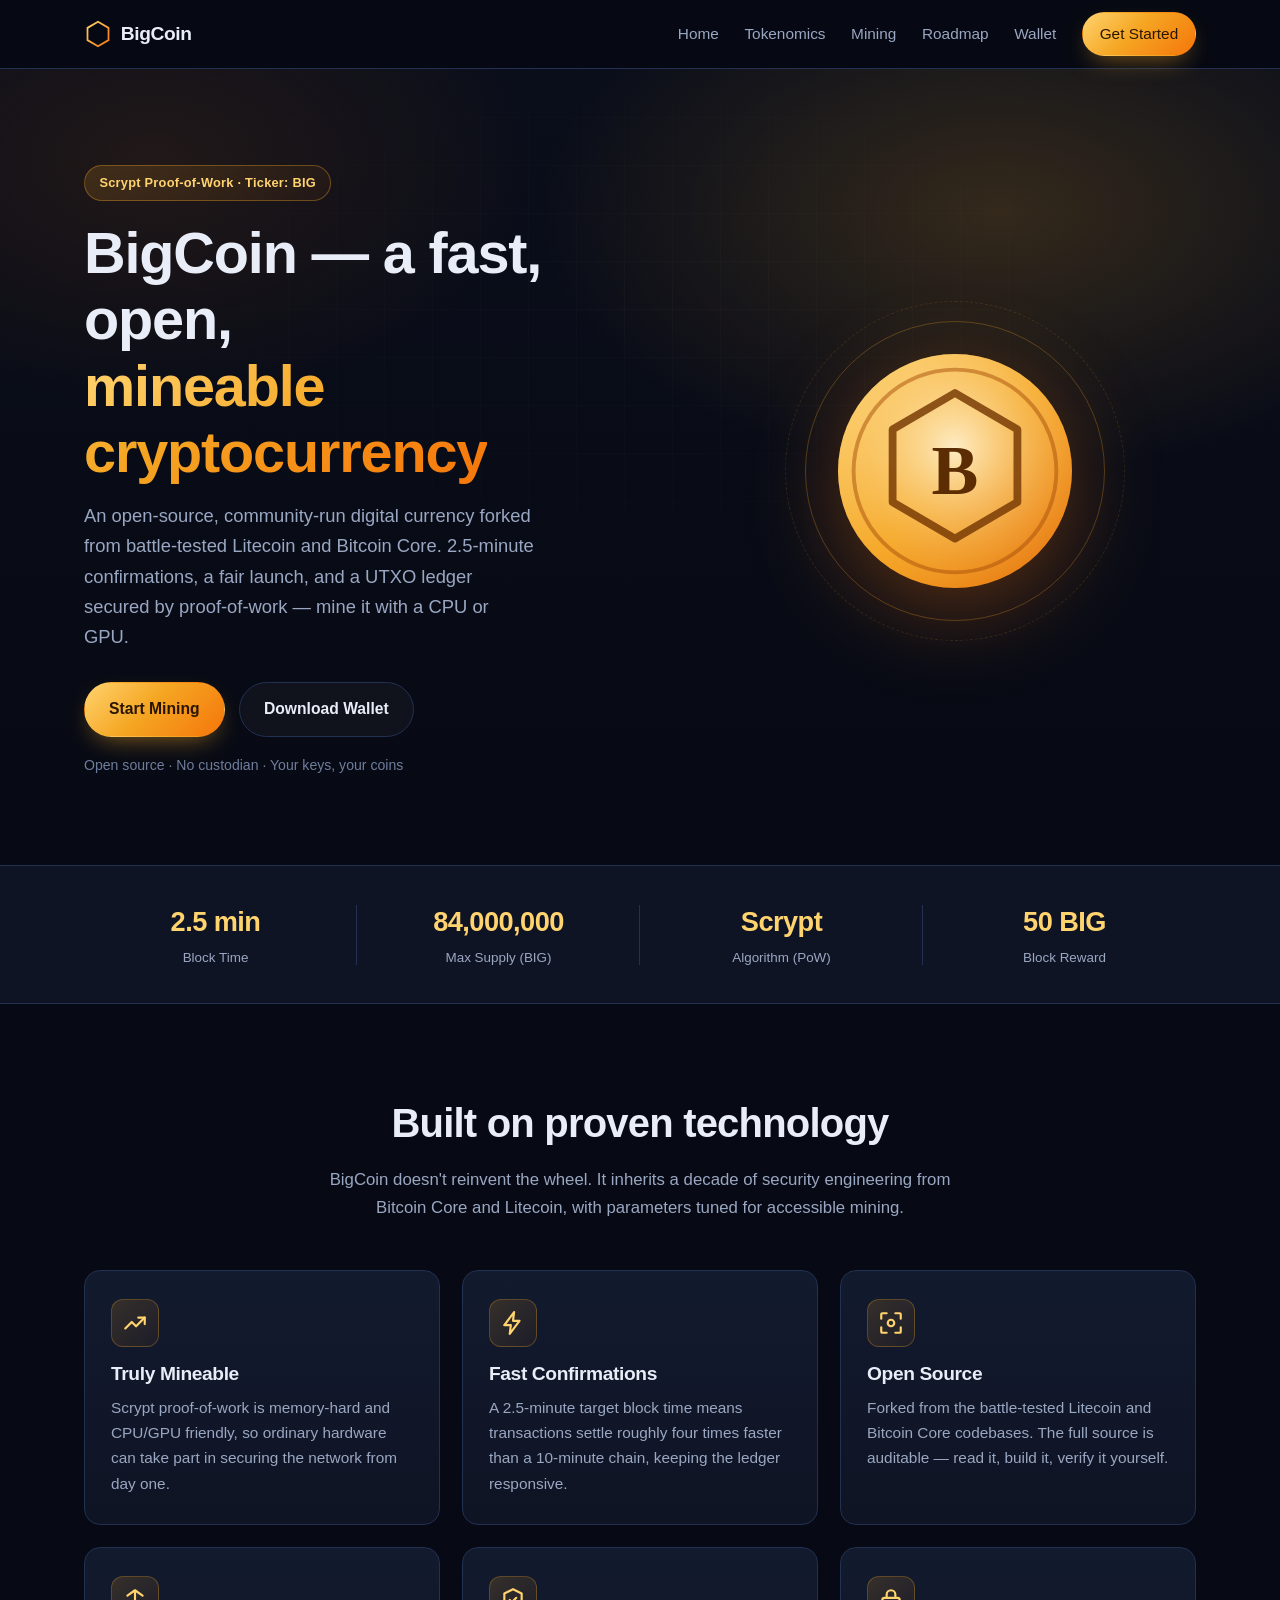
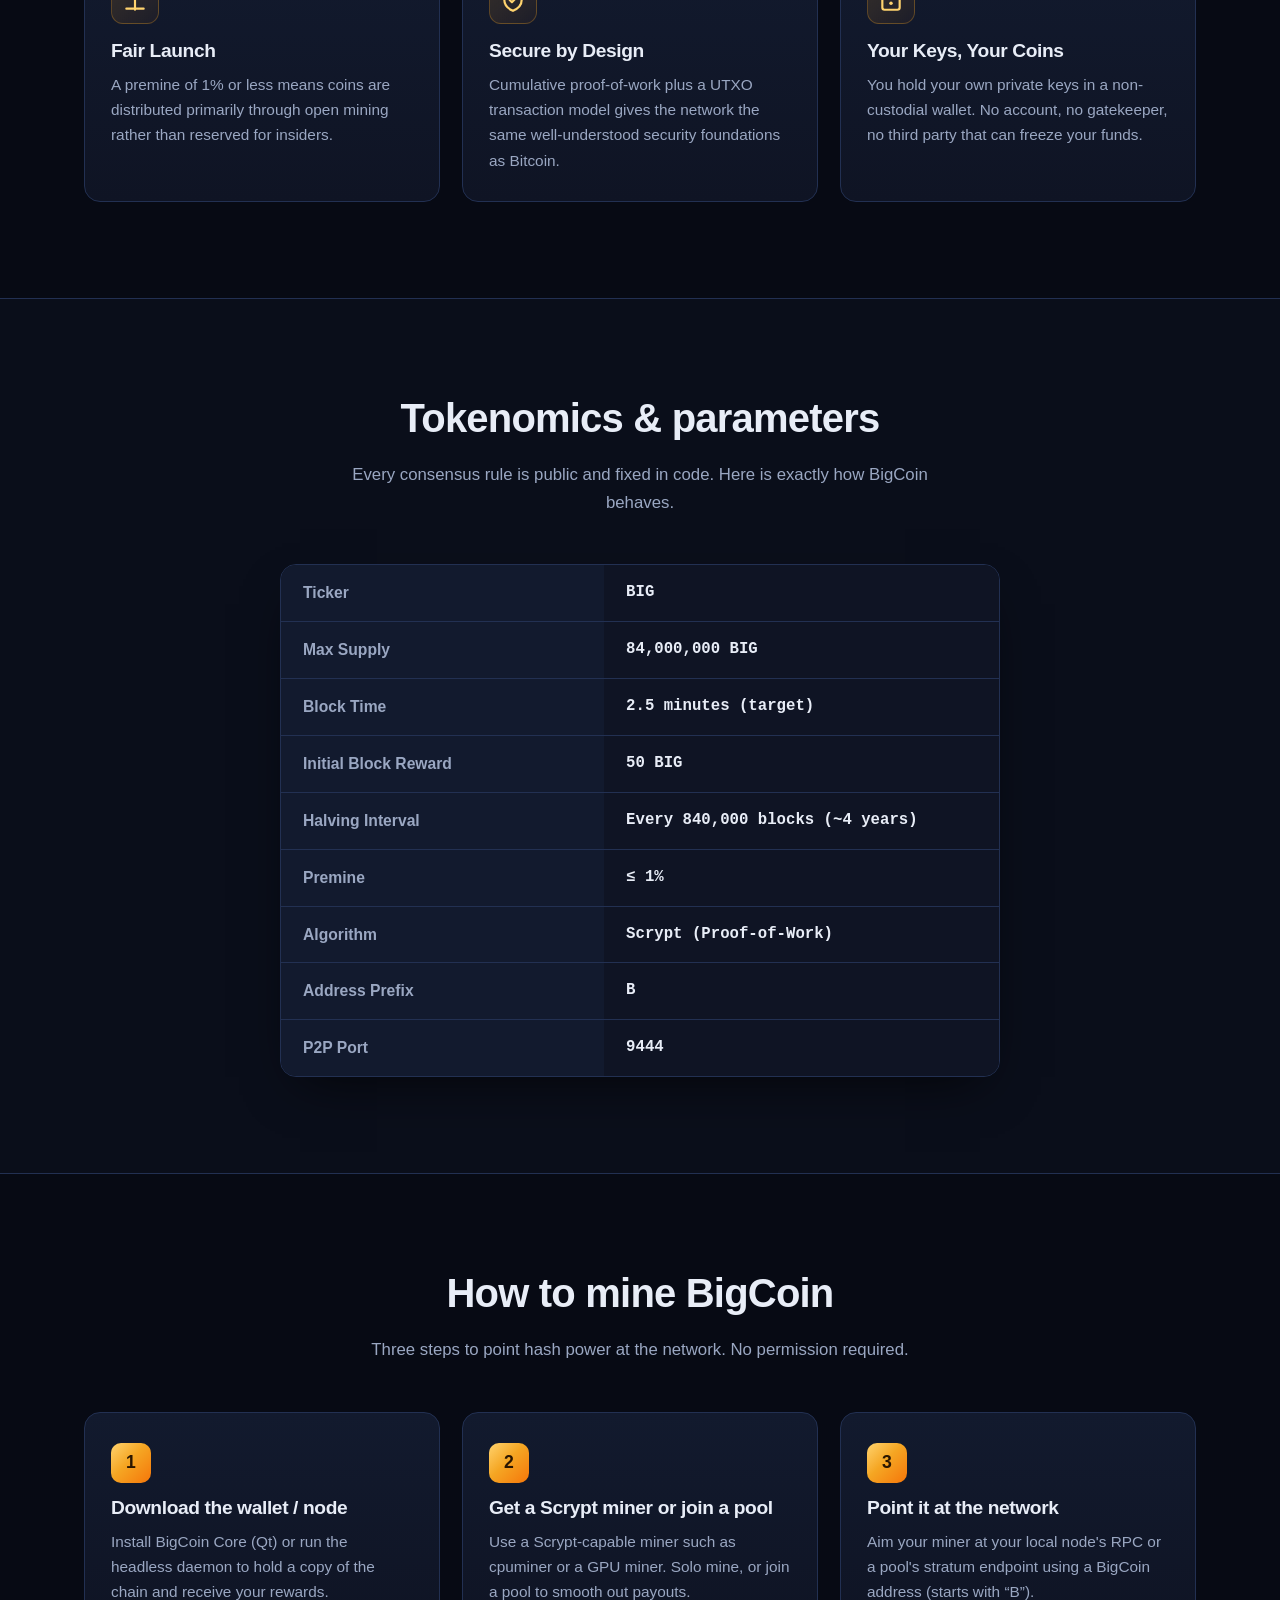
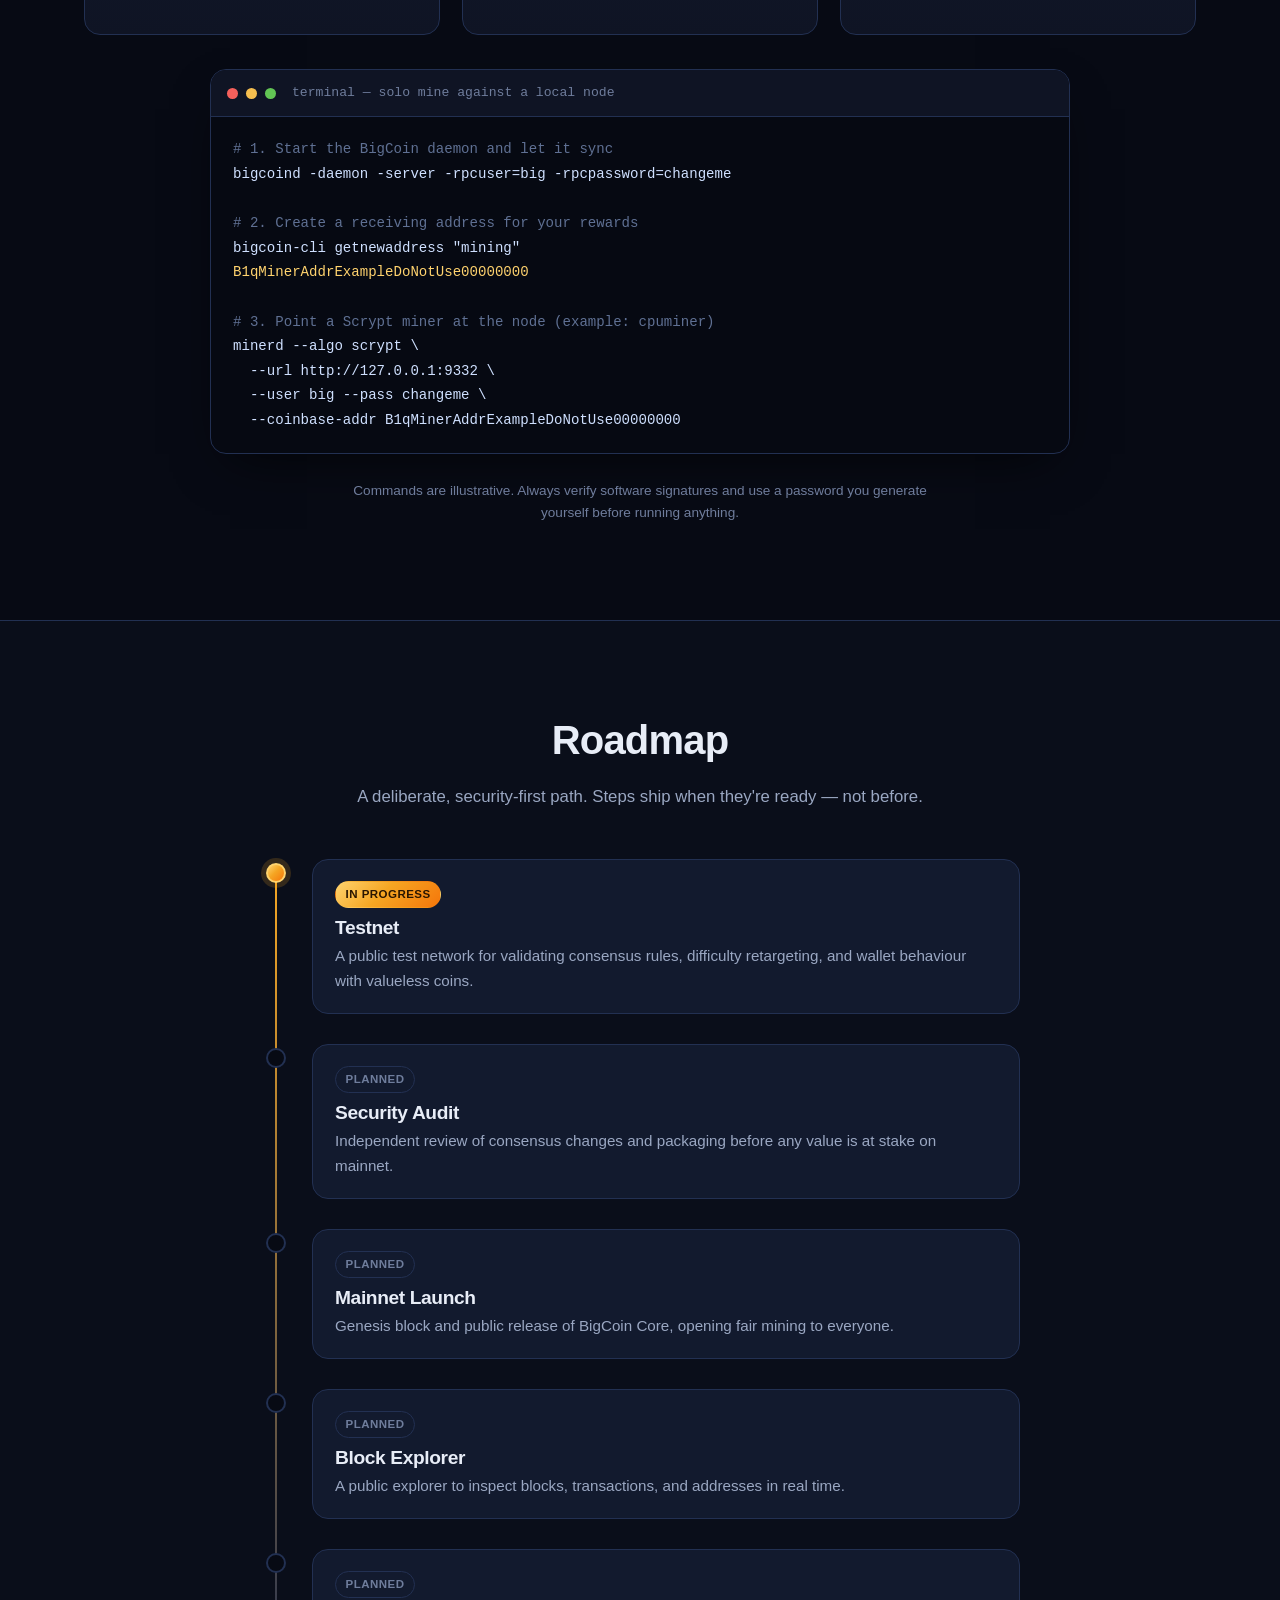
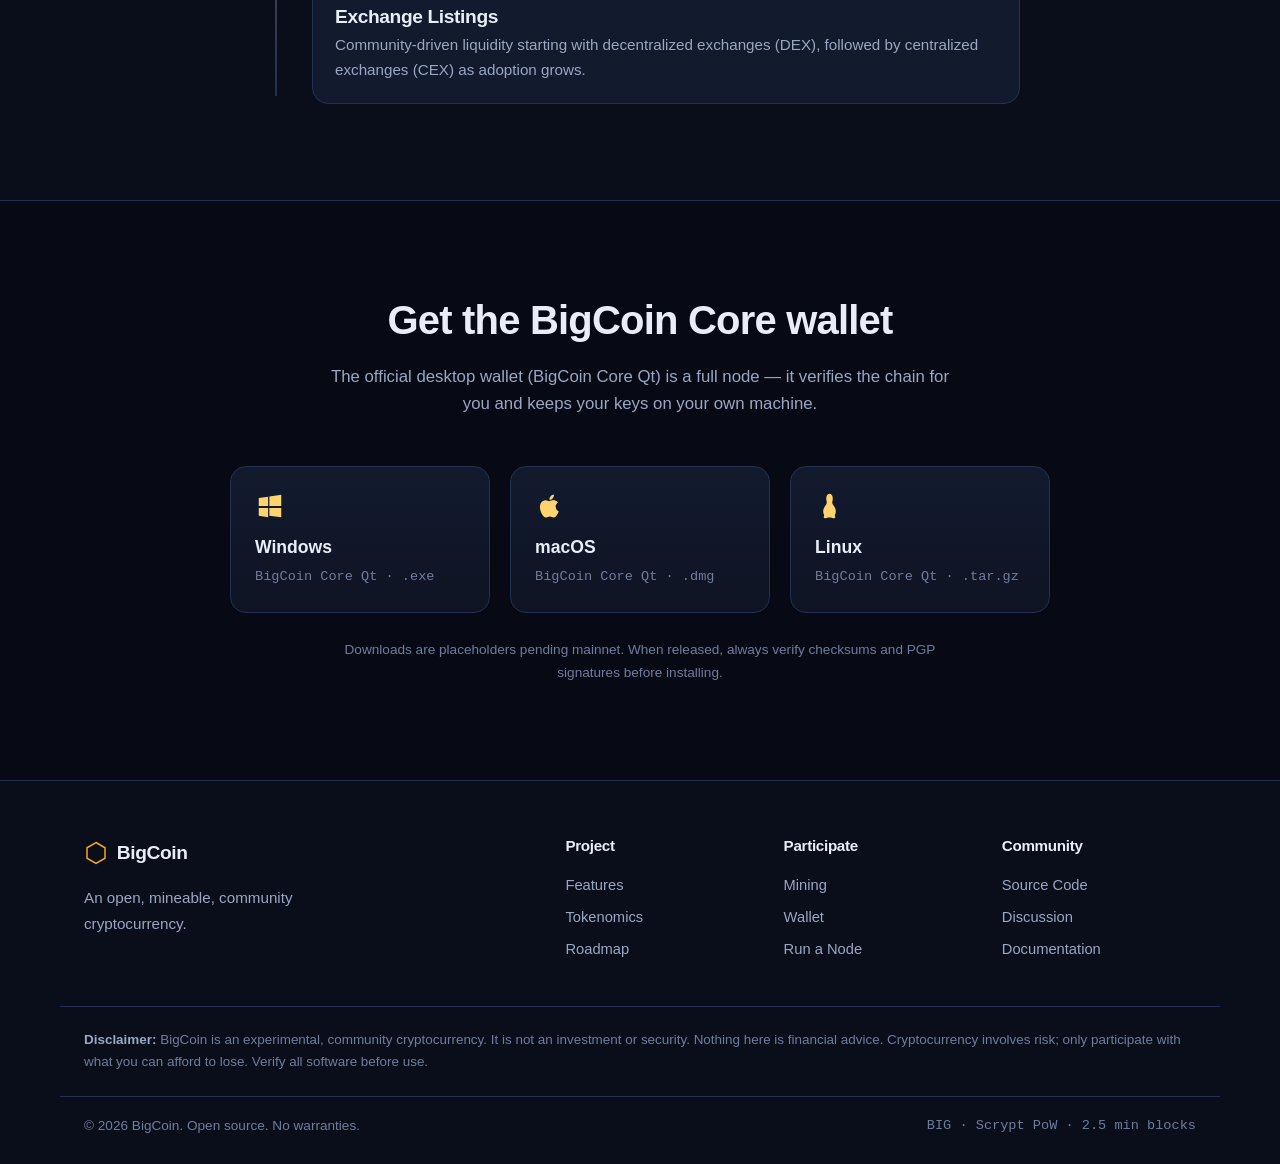
==== website/index.html @ 90f3a930 "Add Railway deploy config for BigCoin block explorer Package the Flask explorer for Railway (Procfil" ====
<!DOCTYPE html>
<html lang="en">
<head>
  <meta charset="UTF-8" />
  <meta name="viewport" content="width=device-width, initial-scale=1.0" />
  <meta name="description" content="BigCoin (BIG) — a fast, open, mineable Scrypt proof-of-work cryptocurrency forked from battle-tested Litecoin/Bitcoin Core. 2.5-minute blocks, 84,000,000 max supply, fair launch." />
  <meta name="theme-color" content="#0a0e1a" />
  <title>BigCoin (BIG) — A Fast, Open, Mineable Cryptocurrency</title>
  <link rel="stylesheet" href="css/style.css" />
  <link rel="icon" href="data:image/svg+xml,%3Csvg xmlns='http://www.w3.org/2000/svg' viewBox='0 0 32 32'%3E%3Cpath d='M16 2l12 7v14l-12 7L4 23V9z' fill='none' stroke='%23f5a623' stroke-width='2'/%3E%3C/svg%3E" />
</head>
<body>
  <!-- ============ NAV ============ -->
  <header class="nav" id="top">
    <div class="nav__inner">
      <a href="#top" class="brand" aria-label="BigCoin home">
        <svg class="brand__hex" viewBox="0 0 32 32" width="28" height="28" aria-hidden="true">
          <path d="M16 2l12 7v14l-12 7L4 23V9z" fill="none" stroke="url(#navgrad)" stroke-width="2"/>
          <defs>
            <linearGradient id="navgrad" x1="0" y1="0" x2="1" y2="1">
              <stop offset="0" stop-color="#ffd36e"/>
              <stop offset="1" stop-color="#f5760a"/>
            </linearGradient>
          </defs>
        </svg>
        <span class="brand__name">BigCoin</span>
      </a>

      <nav class="nav__links" id="navLinks" aria-label="Primary">
        <a href="#top">Home</a>
        <a href="#tokenomics">Tokenomics</a>
        <a href="#mining">Mining</a>
        <a href="#roadmap">Roadmap</a>
        <a href="#wallet">Wallet</a>
        <a href="#mining" class="btn btn--sm btn--primary nav__cta">Get Started</a>
      </nav>

      <button class="nav__toggle" id="navToggle" aria-label="Toggle navigation" aria-expanded="false" aria-controls="navLinks">
        <span></span><span></span><span></span>
      </button>
    </div>
  </header>

  <main>
    <!-- ============ HERO ============ -->
    <section class="hero">
      <div class="hero__bg" aria-hidden="true"></div>
      <div class="hero__inner">
        <div class="hero__copy reveal">
          <span class="pill">Scrypt Proof-of-Work · Ticker: BIG</span>
          <h1 class="hero__title">BigCoin — a fast, open,<br /><span class="grad-text">mineable cryptocurrency</span></h1>
          <p class="hero__sub">An open-source, community-run digital currency forked from battle-tested Litecoin and Bitcoin Core. 2.5-minute confirmations, a fair launch, and a UTXO ledger secured by proof-of-work — mine it with a CPU or GPU.</p>
          <div class="hero__cta">
            <a href="#mining" class="btn btn--primary">Start Mining</a>
            <a href="#wallet" class="btn btn--ghost">Download Wallet</a>
          </div>
          <p class="hero__note">Open source · No custodian · Your keys, your coins</p>
        </div>

        <div class="hero__art reveal" aria-hidden="true">
          <div class="coin">
            <svg class="coin__svg" viewBox="0 0 200 200" width="260" height="260">
              <defs>
                <linearGradient id="coinFace" x1="0" y1="0" x2="1" y2="1">
                  <stop offset="0" stop-color="#ffe08a"/>
                  <stop offset="0.5" stop-color="#f5a623"/>
                  <stop offset="1" stop-color="#e2680a"/>
                </linearGradient>
                <radialGradient id="coinGlow" cx="0.5" cy="0.4" r="0.7">
                  <stop offset="0" stop-color="#fff4d6" stop-opacity="0.9"/>
                  <stop offset="1" stop-color="#f5a623" stop-opacity="0"/>
                </radialGradient>
              </defs>
              <circle cx="100" cy="100" r="90" fill="url(#coinFace)"/>
              <circle cx="100" cy="100" r="90" fill="url(#coinGlow)"/>
              <circle cx="100" cy="100" r="78" fill="none" stroke="#a8500a" stroke-width="3" opacity="0.5"/>
              <path d="M100 40l48 28v56l-48 28-48-28V68z" fill="none" stroke="#7a3c05" stroke-width="6" stroke-linejoin="round" opacity="0.85"/>
              <text x="100" y="118" text-anchor="middle" font-family="Georgia, serif" font-size="54" font-weight="700" fill="#5c2d02">B</text>
            </svg>
            <div class="coin__ring coin__ring--1"></div>
            <div class="coin__ring coin__ring--2"></div>
          </div>
        </div>
      </div>
    </section>

    <!-- ============ STATS STRIP ============ -->
    <section class="stats" aria-label="Network parameters">
      <div class="stats__inner">
        <div class="stat reveal"><span class="stat__val">2.5 min</span><span class="stat__label">Block Time</span></div>
        <div class="stat reveal"><span class="stat__val">84,000,000</span><span class="stat__label">Max Supply (BIG)</span></div>
        <div class="stat reveal"><span class="stat__val">Scrypt</span><span class="stat__label">Algorithm (PoW)</span></div>
        <div class="stat reveal"><span class="stat__val">50 BIG</span><span class="stat__label">Block Reward</span></div>
      </div>
    </section>

    <!-- ============ FEATURES ============ -->
    <section class="section" id="features">
      <div class="wrap">
        <div class="section__head reveal">
          <h2>Built on proven technology</h2>
          <p class="section__lead">BigCoin doesn't reinvent the wheel. It inherits a decade of security engineering from Bitcoin Core and Litecoin, with parameters tuned for accessible mining.</p>
        </div>

        <div class="grid grid--3">
          <article class="card reveal">
            <div class="card__icon">
              <svg viewBox="0 0 24 24" width="26" height="26"><path d="M3 17l6-6 4 4 8-8" fill="none" stroke="currentColor" stroke-width="2" stroke-linecap="round" stroke-linejoin="round"/><path d="M15 7h6v6" fill="none" stroke="currentColor" stroke-width="2" stroke-linecap="round" stroke-linejoin="round"/></svg>
            </div>
            <h3>Truly Mineable</h3>
            <p>Scrypt proof-of-work is memory-hard and CPU/GPU friendly, so ordinary hardware can take part in securing the network from day one.</p>
          </article>

          <article class="card reveal">
            <div class="card__icon">
              <svg viewBox="0 0 24 24" width="26" height="26"><path d="M13 2L4 14h6l-1 8 9-12h-6z" fill="none" stroke="currentColor" stroke-width="2" stroke-linejoin="round"/></svg>
            </div>
            <h3>Fast Confirmations</h3>
            <p>A 2.5-minute target block time means transactions settle roughly four times faster than a 10-minute chain, keeping the ledger responsive.</p>
          </article>

          <article class="card reveal">
            <div class="card__icon">
              <svg viewBox="0 0 24 24" width="26" height="26"><path d="M8 3H4a1 1 0 00-1 1v4M16 3h4a1 1 0 011 1v4M8 21H4a1 1 0 01-1-1v-4M16 21h4a1 1 0 001-1v-4" fill="none" stroke="currentColor" stroke-width="2" stroke-linecap="round"/><circle cx="12" cy="12" r="3" fill="none" stroke="currentColor" stroke-width="2"/></svg>
            </div>
            <h3>Open Source</h3>
            <p>Forked from the battle-tested Litecoin and Bitcoin Core codebases. The full source is auditable — read it, build it, verify it yourself.</p>
          </article>

          <article class="card reveal">
            <div class="card__icon">
              <svg viewBox="0 0 24 24" width="26" height="26"><path d="M12 3v18M5 8l7-5 7 5M4 20h16" fill="none" stroke="currentColor" stroke-width="2" stroke-linecap="round" stroke-linejoin="round"/></svg>
            </div>
            <h3>Fair Launch</h3>
            <p>A premine of 1% or less means coins are distributed primarily through open mining rather than reserved for insiders.</p>
          </article>

          <article class="card reveal">
            <div class="card__icon">
              <svg viewBox="0 0 24 24" width="26" height="26"><path d="M12 2l8 4v6c0 5-3.5 8-8 10-4.5-2-8-5-8-10V6z" fill="none" stroke="currentColor" stroke-width="2" stroke-linejoin="round"/><path d="M9 12l2 2 4-4" fill="none" stroke="currentColor" stroke-width="2" stroke-linecap="round" stroke-linejoin="round"/></svg>
            </div>
            <h3>Secure by Design</h3>
            <p>Cumulative proof-of-work plus a UTXO transaction model gives the network the same well-understood security foundations as Bitcoin.</p>
          </article>

          <article class="card reveal">
            <div class="card__icon">
              <svg viewBox="0 0 24 24" width="26" height="26"><rect x="4" y="10" width="16" height="11" rx="2" fill="none" stroke="currentColor" stroke-width="2"/><path d="M8 10V7a4 4 0 018 0v3" fill="none" stroke="currentColor" stroke-width="2"/><circle cx="12" cy="15" r="1.6" fill="currentColor"/></svg>
            </div>
            <h3>Your Keys, Your Coins</h3>
            <p>You hold your own private keys in a non-custodial wallet. No account, no gatekeeper, no third party that can freeze your funds.</p>
          </article>
        </div>
      </div>
    </section>

    <!-- ============ TOKENOMICS ============ -->
    <section class="section section--alt" id="tokenomics">
      <div class="wrap">
        <div class="section__head reveal">
          <h2>Tokenomics &amp; parameters</h2>
          <p class="section__lead">Every consensus rule is public and fixed in code. Here is exactly how BigCoin behaves.</p>
        </div>

        <div class="table-wrap reveal">
          <table class="params">
            <tbody>
              <tr><th scope="row">Ticker</th><td>BIG</td></tr>
              <tr><th scope="row">Max Supply</th><td>84,000,000 BIG</td></tr>
              <tr><th scope="row">Block Time</th><td>2.5 minutes (target)</td></tr>
              <tr><th scope="row">Initial Block Reward</th><td>50 BIG</td></tr>
              <tr><th scope="row">Halving Interval</th><td>Every 840,000 blocks (~4 years)</td></tr>
              <tr><th scope="row">Premine</th><td>&le; 1%</td></tr>
              <tr><th scope="row">Algorithm</th><td>Scrypt (Proof-of-Work)</td></tr>
              <tr><th scope="row">Address Prefix</th><td>B</td></tr>
              <tr><th scope="row">P2P Port</th><td>9444</td></tr>
            </tbody>
          </table>
        </div>
      </div>
    </section>

    <!-- ============ MINING ============ -->
    <section class="section" id="mining">
      <div class="wrap">
        <div class="section__head reveal">
          <h2>How to mine BigCoin</h2>
          <p class="section__lead">Three steps to point hash power at the network. No permission required.</p>
        </div>

        <div class="grid grid--3 steps">
          <article class="step reveal">
            <span class="step__num">1</span>
            <h3>Download the wallet / node</h3>
            <p>Install BigCoin Core (Qt) or run the headless daemon to hold a copy of the chain and receive your rewards.</p>
          </article>
          <article class="step reveal">
            <span class="step__num">2</span>
            <h3>Get a Scrypt miner or join a pool</h3>
            <p>Use a Scrypt-capable miner such as cpuminer or a GPU miner. Solo mine, or join a pool to smooth out payouts.</p>
          </article>
          <article class="step reveal">
            <span class="step__num">3</span>
            <h3>Point it at the network</h3>
            <p>Aim your miner at your local node's RPC or a pool's stratum endpoint using a BigCoin address (starts with “B”).</p>
          </article>
        </div>

        <div class="code reveal" aria-label="Example mining command">
          <div class="code__bar">
            <span class="dot"></span><span class="dot"></span><span class="dot"></span>
            <span class="code__title">terminal — solo mine against a local node</span>
          </div>
<pre><code><span class="c-cmt"># 1. Start the BigCoin daemon and let it sync</span>
bigcoind -daemon -server -rpcuser=big -rpcpassword=changeme

<span class="c-cmt"># 2. Create a receiving address for your rewards</span>
bigcoin-cli getnewaddress "mining"
<span class="c-out">B1qMinerAddrExampleDoNotUse00000000</span>

<span class="c-cmt"># 3. Point a Scrypt miner at the node (example: cpuminer)</span>
minerd --algo scrypt \
  --url http://127.0.0.1:9332 \
  --user big --pass changeme \
  --coinbase-addr B1qMinerAddrExampleDoNotUse00000000</code></pre>
        </div>
        <p class="disclaimer-inline reveal">Commands are illustrative. Always verify software signatures and use a password you generate yourself before running anything.</p>
      </div>
    </section>

    <!-- ============ ROADMAP ============ -->
    <section class="section section--alt" id="roadmap">
      <div class="wrap">
        <div class="section__head reveal">
          <h2>Roadmap</h2>
          <p class="section__lead">A deliberate, security-first path. Steps ship when they're ready — not before.</p>
        </div>

        <ol class="timeline">
          <li class="tl reveal tl--active">
            <span class="tl__dot"></span>
            <div class="tl__body">
              <span class="tl__tag tl__tag--progress">In progress</span>
              <h3>Testnet</h3>
              <p>A public test network for validating consensus rules, difficulty retargeting, and wallet behaviour with valueless coins.</p>
            </div>
          </li>
          <li class="tl reveal">
            <span class="tl__dot"></span>
            <div class="tl__body">
              <span class="tl__tag">Planned</span>
              <h3>Security Audit</h3>
              <p>Independent review of consensus changes and packaging before any value is at stake on mainnet.</p>
            </div>
          </li>
          <li class="tl reveal">
            <span class="tl__dot"></span>
            <div class="tl__body">
              <span class="tl__tag">Planned</span>
              <h3>Mainnet Launch</h3>
              <p>Genesis block and public release of BigCoin Core, opening fair mining to everyone.</p>
            </div>
          </li>
          <li class="tl reveal">
            <span class="tl__dot"></span>
            <div class="tl__body">
              <span class="tl__tag">Planned</span>
              <h3>Block Explorer</h3>
              <p>A public explorer to inspect blocks, transactions, and addresses in real time.</p>
            </div>
          </li>
          <li class="tl reveal">
            <span class="tl__dot"></span>
            <div class="tl__body">
              <span class="tl__tag">Planned</span>
              <h3>Exchange Listings</h3>
              <p>Community-driven liquidity starting with decentralized exchanges (DEX), followed by centralized exchanges (CEX) as adoption grows.</p>
            </div>
          </li>
        </ol>
      </div>
    </section>

    <!-- ============ WALLET ============ -->
    <section class="section" id="wallet">
      <div class="wrap">
        <div class="section__head reveal">
          <h2>Get the BigCoin Core wallet</h2>
          <p class="section__lead">The official desktop wallet (BigCoin Core Qt) is a full node — it verifies the chain for you and keeps your keys on your own machine.</p>
        </div>

        <div class="downloads reveal">
          <a href="#" class="dl" aria-label="Download for Windows">
            <svg viewBox="0 0 24 24" width="30" height="30" aria-hidden="true"><path d="M3 5.5l7.5-1v7.5H3zM11.5 4.3L21 3v9h-9.5zM3 13.5h7.5V21L3 19.7zM11.5 13.5H21V21l-9.5-1.3z" fill="currentColor"/></svg>
            <span class="dl__os">Windows</span>
            <span class="dl__meta">BigCoin Core Qt · .exe</span>
          </a>
          <a href="#" class="dl" aria-label="Download for macOS">
            <svg viewBox="0 0 24 24" width="30" height="30" aria-hidden="true"><path d="M16.4 12.6c0-2.3 1.9-3.4 2-3.5-1.1-1.6-2.8-1.8-3.4-1.8-1.4-.1-2.8.8-3.5.8s-1.8-.8-3-.8c-1.5 0-3 .9-3.8 2.3-1.6 2.8-.4 7 1.2 9.3.8 1.1 1.7 2.4 3 2.3 1.2-.05 1.6-.8 3-.8s1.8.8 3 .75c1.2-.02 2-1.1 2.8-2.2.9-1.3 1.2-2.5 1.3-2.6-.03-.01-2.4-.9-2.4-3.7zM14.2 5.7c.6-.8 1.1-1.9 1-3-.9.04-2 .6-2.7 1.4-.6.7-1.1 1.8-1 2.9 1 .08 2-.5 2.7-1.3z" fill="currentColor"/></svg>
            <span class="dl__os">macOS</span>
            <span class="dl__meta">BigCoin Core Qt · .dmg</span>
          </a>
          <a href="#" class="dl" aria-label="Download for Linux">
            <svg viewBox="0 0 24 24" width="30" height="30" aria-hidden="true"><path d="M12 2c-2 0-3 1.8-3 4 0 1.5.4 2.4.4 3.4 0 1.1-1.6 2.6-2.4 4.6-.8 2-.4 4 .2 5 .5.8-.4 1.5-.2 2.2.2.7 1.3.6 2.2.3.8-.3 1.6-.3 2.4-.3s1.6 0 2.4.3c.9.3 2 .4 2.2-.3.2-.7-.7-1.4-.2-2.2.6-1 1-3 .2-5-.8-2-2.4-3.5-2.4-4.6 0-1 .4-1.9.4-3.4 0-2.2-1-4-3-4z" fill="currentColor"/></svg>
            <span class="dl__os">Linux</span>
            <span class="dl__meta">BigCoin Core Qt · .tar.gz</span>
          </a>
        </div>
        <p class="disclaimer-inline reveal">Downloads are placeholders pending mainnet. When released, always verify checksums and PGP signatures before installing.</p>
      </div>
    </section>
  </main>

  <!-- ============ FOOTER ============ -->
  <footer class="footer">
    <div class="wrap footer__inner">
      <div class="footer__brand">
        <a href="#top" class="brand">
          <svg class="brand__hex" viewBox="0 0 32 32" width="24" height="24" aria-hidden="true">
            <path d="M16 2l12 7v14l-12 7L4 23V9z" fill="none" stroke="#f5a623" stroke-width="2"/>
          </svg>
          <span class="brand__name">BigCoin</span>
        </a>
        <p class="footer__tag">An open, mineable, community cryptocurrency.</p>
      </div>

      <nav class="footer__cols" aria-label="Footer">
        <div class="footer__col">
          <h4>Project</h4>
          <a href="#features">Features</a>
          <a href="#tokenomics">Tokenomics</a>
          <a href="#roadmap">Roadmap</a>
        </div>
        <div class="footer__col">
          <h4>Participate</h4>
          <a href="#mining">Mining</a>
          <a href="#wallet">Wallet</a>
          <a href="#top">Run a Node</a>
        </div>
        <div class="footer__col">
          <h4>Community</h4>
          <a href="#">Source Code</a>
          <a href="#">Discussion</a>
          <a href="#">Documentation</a>
        </div>
      </nav>
    </div>

    <div class="wrap disclaimer">
      <p><strong>Disclaimer:</strong> BigCoin is an experimental, community cryptocurrency. It is not an investment or security. Nothing here is financial advice. Cryptocurrency involves risk; only participate with what you can afford to lose. Verify all software before use.</p>
    </div>

    <div class="wrap footer__bottom">
      <p>&copy; <span id="year">2026</span> BigCoin. Open source. No warranties.</p>
      <p class="footer__ticker">BIG · Scrypt PoW · 2.5 min blocks</p>
    </div>
  </footer>

  <script src="js/main.js"></script>
</body>
</html>
---- website/css/style.css ----
/* ============================================================
   BigCoin — style.css
   Dark crypto theme · amber/gold → orange accent
   Pure CSS, system fonts, no external dependencies
   ============================================================ */

:root {
  --bg:        #070a14;
  --bg-2:      #0a0e1a;
  --bg-3:      #0f1424;
  --surface:   #121a2e;
  --surface-2: #16203a;
  --border:    #223052;
  --text:      #e8edf7;
  --muted:     #9aa7c2;
  --muted-2:   #6f7d9c;
  --gold:      #ffd36e;
  --amber:     #f5a623;
  --orange:    #f5760a;
  --grad:      linear-gradient(135deg, #ffd36e 0%, #f5a623 45%, #f5760a 100%);
  --grad-soft: linear-gradient(135deg, rgba(245,166,35,0.16), rgba(245,118,10,0.05));
  --shadow:    0 20px 50px -20px rgba(0,0,0,0.75);
  --radius:    16px;
  --radius-sm: 10px;
  --maxw:      1160px;
  --font: -apple-system, BlinkMacSystemFont, "Segoe UI", Roboto, Helvetica, Arial, sans-serif;
  --mono: "SFMono-Regular", ui-monospace, "Cascadia Code", "Consolas", "Liberation Mono", Menlo, monospace;
}

* { box-sizing: border-box; }

html { scroll-behavior: smooth; scroll-padding-top: 84px; }

body {
  margin: 0;
  font-family: var(--font);
  background: var(--bg);
  color: var(--text);
  line-height: 1.65;
  -webkit-font-smoothing: antialiased;
  overflow-x: hidden;
}

h1, h2, h3, h4 { line-height: 1.15; margin: 0 0 .5em; letter-spacing: -0.02em; }
h2 { font-size: clamp(1.7rem, 3.5vw, 2.5rem); }
h3 { font-size: 1.2rem; }
p  { margin: 0 0 1rem; }
a  { color: inherit; text-decoration: none; }

.wrap { max-width: var(--maxw); margin: 0 auto; padding: 0 24px; }

.grad-text {
  background: var(--grad);
  -webkit-background-clip: text;
  background-clip: text;
  color: transparent;
}

/* ---------- Buttons ---------- */
.btn {
  display: inline-flex; align-items: center; justify-content: center;
  gap: .5rem;
  padding: .85rem 1.5rem;
  border-radius: 999px;
  font-weight: 600; font-size: .98rem;
  cursor: pointer; border: 1px solid transparent;
  transition: transform .18s ease, box-shadow .18s ease, background .18s ease, border-color .18s ease;
  white-space: nowrap;
}
.btn--sm { padding: .55rem 1.05rem; font-size: .88rem; }
.btn--primary {
  background: var(--grad); color: #2a1600;
  box-shadow: 0 10px 26px -10px rgba(245,166,35,0.6);
}
.btn--primary:hover { transform: translateY(-2px); box-shadow: 0 16px 34px -10px rgba(245,166,35,0.7); }
.btn--ghost {
  background: rgba(255,255,255,0.03); color: var(--text);
  border-color: var(--border);
}
.btn--ghost:hover { border-color: var(--amber); color: var(--gold); transform: translateY(-2px); }

/* ---------- Nav ---------- */
.nav {
  position: sticky; top: 0; z-index: 60;
  background: rgba(7,10,20,0.72);
  backdrop-filter: blur(14px);
  border-bottom: 1px solid var(--border);
}
.nav__inner {
  max-width: var(--maxw); margin: 0 auto; padding: 0 24px;
  height: 68px; display: flex; align-items: center; justify-content: space-between;
}
.brand { display: inline-flex; align-items: center; gap: .55rem; font-weight: 800; font-size: 1.2rem; }
.brand__name { letter-spacing: -0.02em; }
.brand__hex { display: block; }

.nav__links { display: flex; align-items: center; gap: 1.6rem; }
.nav__links a { color: var(--muted); font-weight: 500; font-size: .96rem; transition: color .15s; }
.nav__links a:hover { color: var(--text); }
.nav__links a.nav__cta { color: #2a1600; }

.nav__toggle {
  display: none; flex-direction: column; gap: 5px;
  background: none; border: 0; cursor: pointer; padding: 8px;
}
.nav__toggle span { width: 24px; height: 2px; background: var(--text); border-radius: 2px; transition: transform .25s, opacity .25s; }
.nav__toggle[aria-expanded="true"] span:nth-child(1) { transform: translateY(7px) rotate(45deg); }
.nav__toggle[aria-expanded="true"] span:nth-child(2) { opacity: 0; }
.nav__toggle[aria-expanded="true"] span:nth-child(3) { transform: translateY(-7px) rotate(-45deg); }

/* ---------- Hero ---------- */
.hero { position: relative; overflow: hidden; }
.hero__bg {
  position: absolute; inset: 0; z-index: 0;
  background:
    radial-gradient(60% 55% at 78% 18%, rgba(245,166,35,0.18), transparent 60%),
    radial-gradient(50% 50% at 12% 12%, rgba(245,118,10,0.10), transparent 60%),
    linear-gradient(180deg, var(--bg-2), var(--bg));
}
.hero__bg::after {
  content: ""; position: absolute; inset: 0;
  background-image: linear-gradient(rgba(255,255,255,0.025) 1px, transparent 1px),
                    linear-gradient(90deg, rgba(255,255,255,0.025) 1px, transparent 1px);
  background-size: 48px 48px;
  -webkit-mask-image: radial-gradient(70% 60% at 50% 30%, #000, transparent 75%);
          mask-image: radial-gradient(70% 60% at 50% 30%, #000, transparent 75%);
}
.hero__inner {
  position: relative; z-index: 1;
  max-width: var(--maxw); margin: 0 auto; padding: clamp(48px, 8vw, 96px) 24px clamp(56px, 7vw, 88px);
  display: grid; grid-template-columns: 1.1fr 0.9fr; gap: 40px; align-items: center;
}
.pill {
  display: inline-block; font-size: .8rem; font-weight: 600; letter-spacing: .02em;
  color: var(--gold);
  background: var(--grad-soft);
  border: 1px solid rgba(245,166,35,0.35);
  padding: .4rem .9rem; border-radius: 999px; margin-bottom: 1.2rem;
}
.hero__title { font-size: clamp(2.1rem, 5.2vw, 3.6rem); font-weight: 800; margin-bottom: 1rem; }
.hero__sub { color: var(--muted); font-size: clamp(1rem, 1.6vw, 1.15rem); max-width: 44ch; margin-bottom: 1.8rem; }
.hero__cta { display: flex; flex-wrap: wrap; gap: .9rem; margin-bottom: 1.1rem; }
.hero__note { color: var(--muted-2); font-size: .88rem; margin: 0; }

/* Coin art */
.hero__art { display: flex; justify-content: center; }
.coin { position: relative; width: 260px; height: 260px; display: grid; place-items: center; }
.coin__svg { animation: float 5.5s ease-in-out infinite; filter: drop-shadow(0 22px 45px rgba(245,118,10,0.35)); }
.coin__ring {
  position: absolute; border-radius: 50%; border: 1px solid rgba(245,166,35,0.28);
}
.coin__ring--1 { width: 300px; height: 300px; animation: spin 14s linear infinite; }
.coin__ring--2 { width: 340px; height: 340px; border-style: dashed; border-color: rgba(245,166,35,0.15); animation: spin 22s linear infinite reverse; }

@keyframes float { 0%,100% { transform: translateY(-8px); } 50% { transform: translateY(8px); } }
@keyframes spin  { to { transform: rotate(360deg); } }

/* ---------- Stats strip ---------- */
.stats { background: var(--bg-3); border-top: 1px solid var(--border); border-bottom: 1px solid var(--border); }
.stats__inner {
  max-width: var(--maxw); margin: 0 auto; padding: 26px 24px;
  display: grid; grid-template-columns: repeat(4, 1fr); gap: 20px;
}
.stat { text-align: center; padding: 8px; position: relative; }
.stat:not(:last-child)::after {
  content: ""; position: absolute; right: -10px; top: 15%; height: 70%; width: 1px; background: var(--border);
}
.stat__val { display: block; font-size: clamp(1.2rem, 2.4vw, 1.7rem); font-weight: 800; color: var(--gold); letter-spacing: -0.02em; }
.stat__label { display: block; color: var(--muted); font-size: .84rem; margin-top: 2px; }

/* ---------- Sections ---------- */
.section { padding: clamp(56px, 8vw, 96px) 0; }
.section--alt { background: var(--bg-2); border-top: 1px solid var(--border); border-bottom: 1px solid var(--border); }
.section__head { max-width: 640px; margin: 0 auto 48px; text-align: center; }
.section__lead { color: var(--muted); font-size: 1.05rem; margin: 0; }

/* ---------- Grid & cards ---------- */
.grid { display: grid; gap: 22px; }
.grid--3 { grid-template-columns: repeat(3, 1fr); }

.card {
  background: linear-gradient(180deg, var(--surface), var(--bg-3));
  border: 1px solid var(--border);
  border-radius: var(--radius);
  padding: 28px 26px;
  transition: transform .2s ease, border-color .2s ease, box-shadow .2s ease;
}
.card:hover { transform: translateY(-4px); border-color: rgba(245,166,35,0.4); box-shadow: var(--shadow); }
.card__icon {
  width: 48px; height: 48px; border-radius: 12px;
  display: grid; place-items: center; margin-bottom: 16px;
  color: var(--gold);
  background: var(--grad-soft); border: 1px solid rgba(245,166,35,0.28);
}
.card p { color: var(--muted); margin: 0; font-size: .96rem; }

/* ---------- Tokenomics table ---------- */
.table-wrap { max-width: 720px; margin: 0 auto; border: 1px solid var(--border); border-radius: var(--radius); overflow: hidden; box-shadow: var(--shadow); }
.params { width: 100%; border-collapse: collapse; }
.params th, .params td { text-align: left; padding: 15px 22px; border-bottom: 1px solid var(--border); font-size: .98rem; }
.params tr:last-child th, .params tr:last-child td { border-bottom: 0; }
.params th { color: var(--muted); font-weight: 600; width: 45%; background: var(--surface); }
.params td { color: var(--text); font-weight: 600; font-family: var(--mono); background: var(--bg-3); }
.params tr:hover td, .params tr:hover th { background: var(--surface-2); }

/* ---------- Steps ---------- */
.steps { margin-bottom: 34px; }
.step {
  background: linear-gradient(180deg, var(--surface), var(--bg-3));
  border: 1px solid var(--border); border-radius: var(--radius);
  padding: 30px 26px; position: relative;
}
.step__num {
  display: grid; place-items: center;
  width: 40px; height: 40px; border-radius: 10px;
  font-weight: 800; font-size: 1.1rem; color: #2a1600;
  background: var(--grad); margin-bottom: 14px;
}
.step p { color: var(--muted); margin: 0; font-size: .96rem; }

/* ---------- Code block ---------- */
.code {
  max-width: 860px; margin: 0 auto;
  background: #060912; border: 1px solid var(--border);
  border-radius: var(--radius); overflow: hidden; box-shadow: var(--shadow);
}
.code__bar {
  display: flex; align-items: center; gap: 8px;
  padding: 12px 16px; background: var(--bg-3); border-bottom: 1px solid var(--border);
}
.dot { width: 11px; height: 11px; border-radius: 50%; background: #33405e; }
.dot:nth-child(1) { background: #f5605c; } .dot:nth-child(2) { background: #f5be4f; } .dot:nth-child(3) { background: #62c554; }
.code__title { margin-left: 8px; color: var(--muted-2); font-size: .82rem; font-family: var(--mono); }
.code pre { margin: 0; padding: 20px 22px; overflow-x: auto; }
.code code { font-family: var(--mono); font-size: .88rem; line-height: 1.75; color: #cfe0ff; }
.c-cmt { color: #5f7093; }
.c-out { color: var(--gold); }

/* ---------- Timeline ---------- */
.timeline { list-style: none; margin: 0 auto; padding: 0; max-width: 760px; position: relative; }
.timeline::before {
  content: ""; position: absolute; left: 15px; top: 8px; bottom: 8px; width: 2px;
  background: linear-gradient(var(--amber), var(--border));
}
.tl { position: relative; padding: 0 0 30px 52px; }
.tl:last-child { padding-bottom: 0; }
.tl__dot {
  position: absolute; left: 6px; top: 4px; width: 20px; height: 20px; border-radius: 50%;
  background: var(--bg); border: 2px solid var(--border);
}
.tl--active .tl__dot { background: var(--grad); border-color: var(--gold); box-shadow: 0 0 0 5px rgba(245,166,35,0.18); }
.tl__body {
  background: var(--surface); border: 1px solid var(--border);
  border-radius: var(--radius); padding: 20px 22px;
  transition: border-color .2s, transform .2s;
}
.tl:hover .tl__body { border-color: rgba(245,166,35,0.35); transform: translateX(3px); }
.tl__body h3 { margin-bottom: .25rem; }
.tl__body p { color: var(--muted); margin: 0; font-size: .95rem; }
.tl__tag {
  display: inline-block; font-size: .72rem; font-weight: 700; letter-spacing: .04em; text-transform: uppercase;
  color: var(--muted-2); border: 1px solid var(--border); border-radius: 999px;
  padding: .18rem .6rem; margin-bottom: .55rem;
}
.tl__tag--progress { color: #2a1600; background: var(--grad); border-color: transparent; }

/* ---------- Downloads ---------- */
.downloads { display: grid; grid-template-columns: repeat(3, 1fr); gap: 20px; max-width: 820px; margin: 0 auto; }
.dl {
  display: flex; flex-direction: column; align-items: flex-start; gap: 4px;
  background: linear-gradient(180deg, var(--surface), var(--bg-3));
  border: 1px solid var(--border); border-radius: var(--radius);
  padding: 24px; color: var(--text);
  transition: transform .2s, border-color .2s, box-shadow .2s;
}
.dl svg { color: var(--gold); margin-bottom: 8px; }
.dl:hover { transform: translateY(-4px); border-color: rgba(245,166,35,0.45); box-shadow: var(--shadow); }
.dl__os { font-weight: 700; font-size: 1.1rem; }
.dl__meta { color: var(--muted-2); font-size: .85rem; font-family: var(--mono); }

.disclaimer-inline { text-align: center; color: var(--muted-2); font-size: .85rem; margin: 26px auto 0; max-width: 620px; }

/* ---------- Footer ---------- */
.footer { background: var(--bg-2); border-top: 1px solid var(--border); padding-top: 56px; }
.footer__inner { display: grid; grid-template-columns: 1.4fr 2fr; gap: 40px; padding-bottom: 40px; }
.footer__tag { color: var(--muted); margin: 12px 0 0; font-size: .95rem; max-width: 30ch; }
.footer__cols { display: grid; grid-template-columns: repeat(3, 1fr); gap: 24px; }
.footer__col h4 { color: var(--text); font-size: .95rem; margin-bottom: 14px; }
.footer__col a { display: block; color: var(--muted); font-size: .92rem; padding: 4px 0; transition: color .15s; }
.footer__col a:hover { color: var(--gold); }

.disclaimer {
  border-top: 1px solid var(--border); padding-top: 22px; padding-bottom: 22px;
}
.disclaimer p { color: var(--muted-2); font-size: .84rem; margin: 0; line-height: 1.7; }
.disclaimer strong { color: var(--muted); }

.footer__bottom {
  display: flex; justify-content: space-between; align-items: center; flex-wrap: wrap; gap: 8px;
  border-top: 1px solid var(--border); padding-top: 18px; padding-bottom: 26px;
}
.footer__bottom p { margin: 0; color: var(--muted-2); font-size: .85rem; }
.footer__ticker { font-family: var(--mono); }

/* ---------- Scroll reveal ---------- */
.reveal { opacity: 0; transform: translateY(22px); transition: opacity .6s ease, transform .6s ease; }
.reveal.is-visible { opacity: 1; transform: none; }

/* ---------- Responsive ---------- */
@media (max-width: 900px) {
  .hero__inner { grid-template-columns: 1fr; text-align: center; }
  .hero__copy { order: 2; }
  .hero__art { order: 1; }
  .hero__sub { margin-left: auto; margin-right: auto; }
  .hero__cta { justify-content: center; }
  .grid--3 { grid-template-columns: repeat(2, 1fr); }
  .footer__inner { grid-template-columns: 1fr; }
}

@media (max-width: 720px) {
  .nav__toggle { display: flex; }
  .nav__links {
    position: absolute; top: 68px; left: 0; right: 0;
    flex-direction: column; align-items: stretch; gap: 0;
    background: var(--bg-2); border-bottom: 1px solid var(--border);
    padding: 8px 24px 20px;
    max-height: 0; overflow: hidden; opacity: 0;
    transition: max-height .3s ease, opacity .25s ease, padding .3s ease;
  }
  .nav__links.open { max-height: 380px; opacity: 1; }
  .nav__links a { padding: 12px 0; border-bottom: 1px solid var(--border); }
  .nav__links a.nav__cta { border-bottom: 0; margin-top: 10px; text-align: center; }

  .stats__inner { grid-template-columns: repeat(2, 1fr); gap: 24px 12px; }
  .stat:not(:last-child)::after { display: none; }
  .grid--3 { grid-template-columns: 1fr; }
  .downloads { grid-template-columns: 1fr; }
  .footer__cols { grid-template-columns: repeat(2, 1fr); }
  .footer__bottom { flex-direction: column; align-items: flex-start; }
}

/* ---------- Reduced motion ---------- */
@media (prefers-reduced-motion: reduce) {
  * { animation: none !important; scroll-behavior: auto !important; }
  .reveal { opacity: 1; transform: none; transition: none; }
}
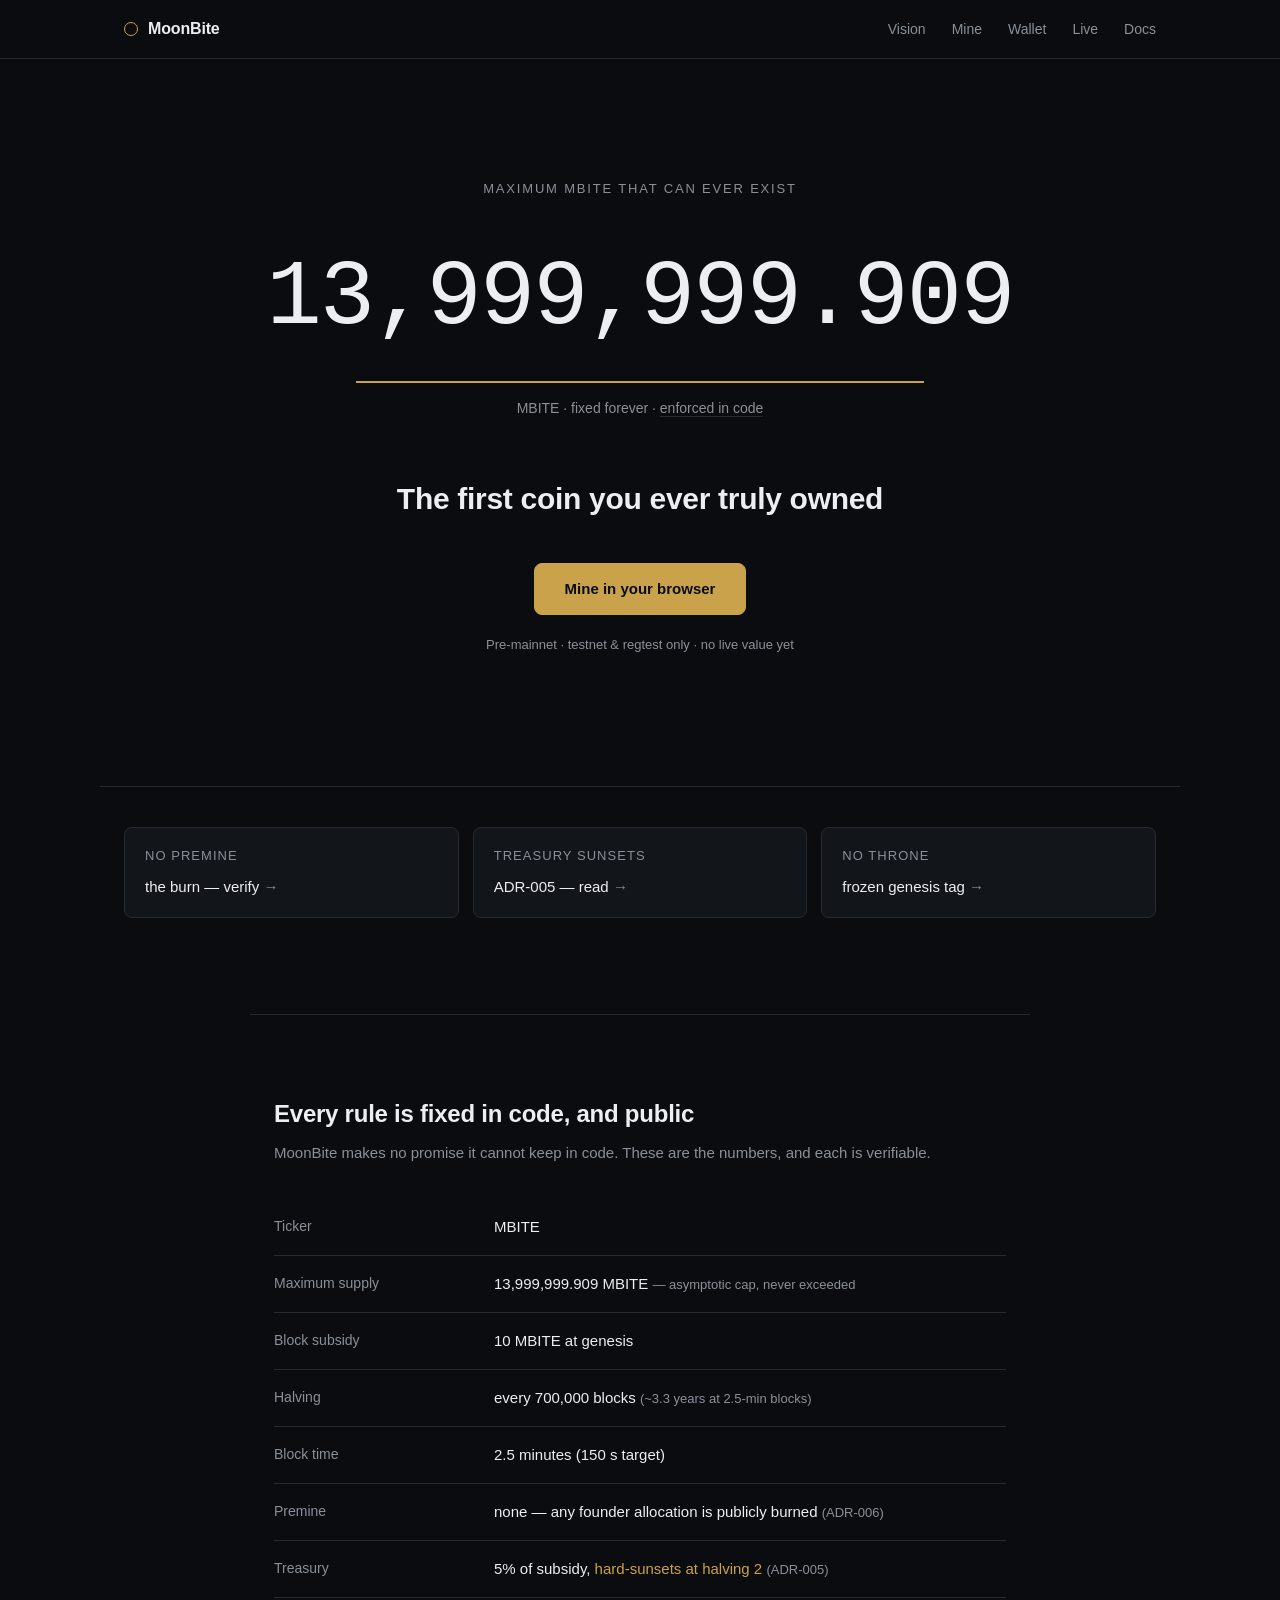
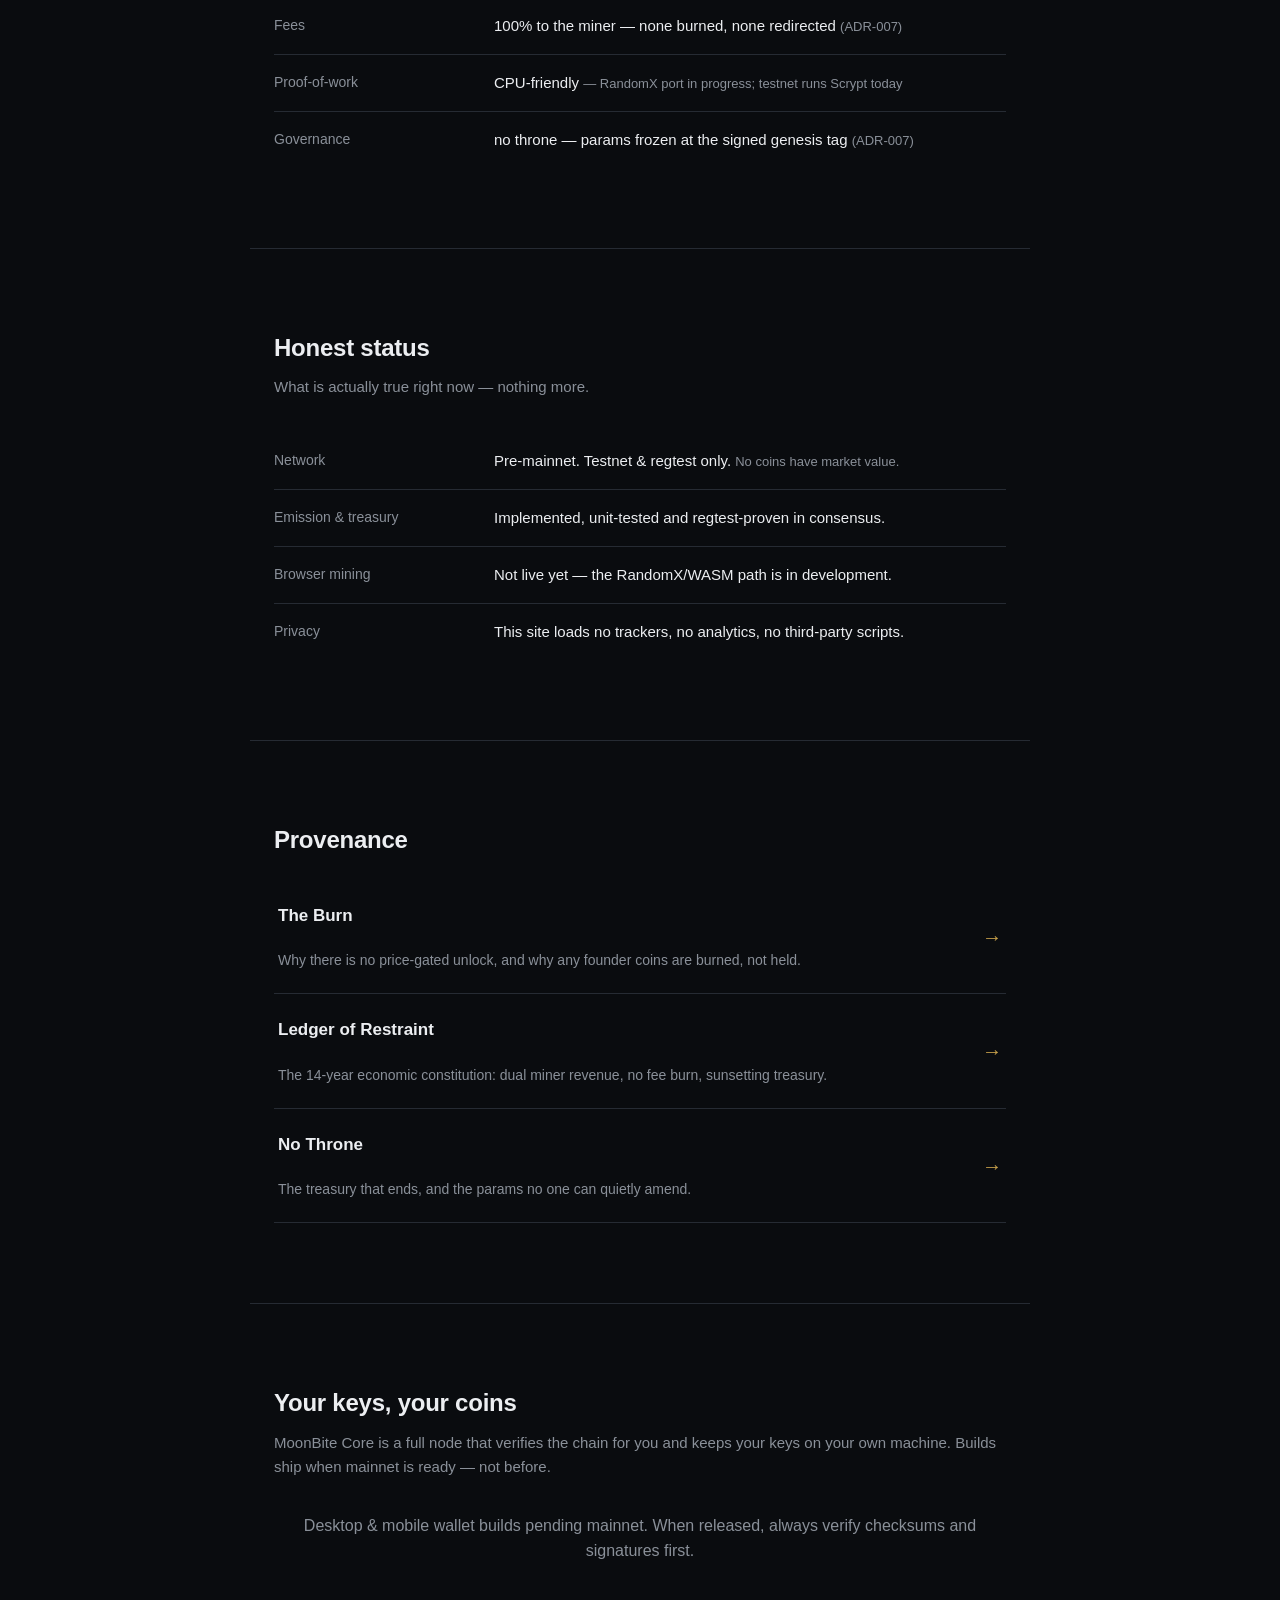
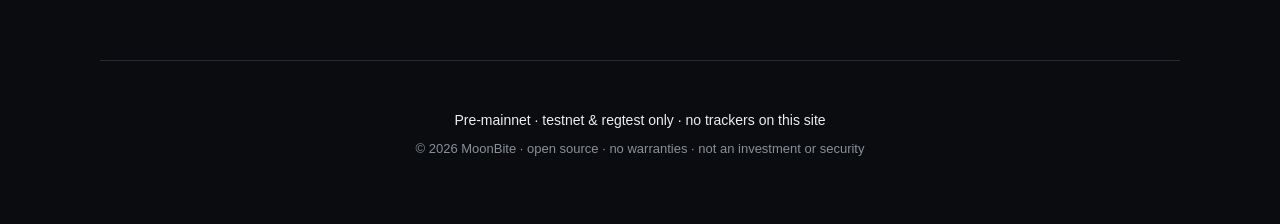
==== commit fd41a852: "website: add Spark browser-miner rehearsal + Store Kit pages Add spark.html (honest-consent browser " ====
--- a/website/index.html
+++ b/website/index.html
@@ -3,357 +3,130 @@
 <head>
   <meta charset="UTF-8" />
   <meta name="viewport" content="width=device-width, initial-scale=1.0" />
-  <meta name="description" content="BigCoin (BIG) — a fast, open, mineable Scrypt proof-of-work cryptocurrency forked from battle-tested Litecoin/Bitcoin Core. 2.5-minute blocks, 84,000,000 max supply, fair launch." />
-  <meta name="theme-color" content="#0a0e1a" />
-  <title>BigCoin (BIG) — A Fast, Open, Mineable Cryptocurrency</title>
+  <meta name="description" content="MoonBite (MBITE) — a fixed-emission, capped, no-premine cryptocurrency. 13,999,999.909 MBITE maximum, ever. Every claim links to its proof." />
+  <meta name="theme-color" content="#0A0C0F" />
+  <title>MoonBite (MBITE) — the first coin you ever truly owned</title>
   <link rel="stylesheet" href="css/style.css" />
-  <link rel="icon" href="data:image/svg+xml,%3Csvg xmlns='http://www.w3.org/2000/svg' viewBox='0 0 32 32'%3E%3Cpath d='M16 2l12 7v14l-12 7L4 23V9z' fill='none' stroke='%23f5a623' stroke-width='2'/%3E%3C/svg%3E" />
+  <link rel="icon" href="data:image/svg+xml,%3Csvg xmlns='http://www.w3.org/2000/svg' viewBox='0 0 32 32'%3E%3Ccircle cx='16' cy='16' r='12' fill='none' stroke='%23C9A24B' stroke-width='2'/%3E%3C/svg%3E" />
 </head>
 <body>
   <!-- ============ NAV ============ -->
   <header class="nav" id="top">
     <div class="nav__inner">
-      <a href="#top" class="brand" aria-label="BigCoin home">
-        <svg class="brand__hex" viewBox="0 0 32 32" width="28" height="28" aria-hidden="true">
-          <path d="M16 2l12 7v14l-12 7L4 23V9z" fill="none" stroke="url(#navgrad)" stroke-width="2"/>
-          <defs>
-            <linearGradient id="navgrad" x1="0" y1="0" x2="1" y2="1">
-              <stop offset="0" stop-color="#ffd36e"/>
-              <stop offset="1" stop-color="#f5760a"/>
-            </linearGradient>
-          </defs>
-        </svg>
-        <span class="brand__name">BigCoin</span>
+      <a href="#top" class="brand" aria-label="MoonBite home">
+        <span class="brand__mark" aria-hidden="true"></span>
+        <span class="brand__name">MoonBite</span>
       </a>
-
-      <nav class="nav__links" id="navLinks" aria-label="Primary">
-        <a href="#top">Home</a>
-        <a href="#tokenomics">Tokenomics</a>
-        <a href="#mining">Mining</a>
-        <a href="#roadmap">Roadmap</a>
+      <nav class="nav__links" aria-label="Primary">
+        <a href="#vision">Vision</a>
+        <a href="spark.html">Mine</a>
         <a href="#wallet">Wallet</a>
-        <a href="#mining" class="btn btn--sm btn--primary nav__cta">Get Started</a>
+        <a href="#live">Live</a>
+        <a href="#provenance">Docs</a>
       </nav>
-
-      <button class="nav__toggle" id="navToggle" aria-label="Toggle navigation" aria-expanded="false" aria-controls="navLinks">
-        <span></span><span></span><span></span>
-      </button>
     </div>
   </header>
 
   <main>
-    <!-- ============ HERO ============ -->
-    <section class="hero">
-      <div class="hero__bg" aria-hidden="true"></div>
-      <div class="hero__inner">
-        <div class="hero__copy reveal">
-          <span class="pill">Scrypt Proof-of-Work · Ticker: BIG</span>
-          <h1 class="hero__title">BigCoin — a fast, open,<br /><span class="grad-text">mineable cryptocurrency</span></h1>
-          <p class="hero__sub">An open-source, community-run digital currency forked from battle-tested Litecoin and Bitcoin Core. 2.5-minute confirmations, a fair launch, and a UTXO ledger secured by proof-of-work — mine it with a CPU or GPU.</p>
-          <div class="hero__cta">
-            <a href="#mining" class="btn btn--primary">Start Mining</a>
-            <a href="#wallet" class="btn btn--ghost">Download Wallet</a>
-          </div>
-          <p class="hero__note">Open source · No custodian · Your keys, your coins</p>
-        </div>
+    <!-- ============ HERO — THE PLINTH ============ -->
+    <section class="plinth">
+      <p class="plinth__label" id="counterLabel">Maximum MBITE that can ever exist</p>
 
-        <div class="hero__art reveal" aria-hidden="true">
-          <div class="coin">
-            <svg class="coin__svg" viewBox="0 0 200 200" width="260" height="260">
-              <defs>
-                <linearGradient id="coinFace" x1="0" y1="0" x2="1" y2="1">
-                  <stop offset="0" stop-color="#ffe08a"/>
-                  <stop offset="0.5" stop-color="#f5a623"/>
-                  <stop offset="1" stop-color="#e2680a"/>
-                </linearGradient>
-                <radialGradient id="coinGlow" cx="0.5" cy="0.4" r="0.7">
-                  <stop offset="0" stop-color="#fff4d6" stop-opacity="0.9"/>
-                  <stop offset="1" stop-color="#f5a623" stop-opacity="0"/>
-                </radialGradient>
-              </defs>
-              <circle cx="100" cy="100" r="90" fill="url(#coinFace)"/>
-              <circle cx="100" cy="100" r="90" fill="url(#coinGlow)"/>
-              <circle cx="100" cy="100" r="78" fill="none" stroke="#a8500a" stroke-width="3" opacity="0.5"/>
-              <path d="M100 40l48 28v56l-48 28-48-28V68z" fill="none" stroke="#7a3c05" stroke-width="6" stroke-linejoin="round" opacity="0.85"/>
-              <text x="100" y="118" text-anchor="middle" font-family="Georgia, serif" font-size="54" font-weight="700" fill="#5c2d02">B</text>
-            </svg>
-            <div class="coin__ring coin__ring--1"></div>
-            <div class="coin__ring coin__ring--2"></div>
-          </div>
-        </div>
+      <div class="counter" id="counter" aria-live="polite" aria-label="Maximum supply: 13,999,999.909 MBITE">
+        <span class="counter__num" id="counterNum">13,999,999.909</span>
       </div>
+      <p class="counter__unit">MBITE · fixed forever · <a href="#provenance" class="link-quiet">enforced in code</a></p>
+
+      <h1 class="plinth__headline">The first coin you ever truly owned</h1>
+
+      <a href="spark.html" class="btn-primary" id="mineCta">Mine in your browser</a>
+      <p class="plinth__note" id="mineNote">Pre-mainnet · testnet &amp; regtest only · no live value yet</p>
     </section>
 
-    <!-- ============ STATS STRIP ============ -->
-    <section class="stats" aria-label="Network parameters">
-      <div class="stats__inner">
-        <div class="stat reveal"><span class="stat__val">2.5 min</span><span class="stat__label">Block Time</span></div>
-        <div class="stat reveal"><span class="stat__val">84,000,000</span><span class="stat__label">Max Supply (BIG)</span></div>
-        <div class="stat reveal"><span class="stat__val">Scrypt</span><span class="stat__label">Algorithm (PoW)</span></div>
-        <div class="stat reveal"><span class="stat__val">50 BIG</span><span class="stat__label">Block Reward</span></div>
-      </div>
+    <!-- ============ PROOF CHIPS ============ -->
+    <section class="chips" aria-label="Verifiable claims">
+      <a class="chip" href="#provenance">
+        <span class="chip__k">No premine</span>
+        <span class="chip__v">the burn — verify <span class="chip__go">→</span></span>
+      </a>
+      <a class="chip" href="#provenance">
+        <span class="chip__k">Treasury sunsets</span>
+        <span class="chip__v">ADR-005 — read <span class="chip__go">→</span></span>
+      </a>
+      <a class="chip" href="#provenance">
+        <span class="chip__k">No throne</span>
+        <span class="chip__v">frozen genesis tag <span class="chip__go">→</span></span>
+      </a>
     </section>
 
-    <!-- ============ FEATURES ============ -->
-    <section class="section" id="features">
-      <div class="wrap">
-        <div class="section__head reveal">
-          <h2>Built on proven technology</h2>
-          <p class="section__lead">BigCoin doesn't reinvent the wheel. It inherits a decade of security engineering from Bitcoin Core and Litecoin, with parameters tuned for accessible mining.</p>
-        </div>
-
-        <div class="grid grid--3">
-          <article class="card reveal">
-            <div class="card__icon">
-              <svg viewBox="0 0 24 24" width="26" height="26"><path d="M3 17l6-6 4 4 8-8" fill="none" stroke="currentColor" stroke-width="2" stroke-linecap="round" stroke-linejoin="round"/><path d="M15 7h6v6" fill="none" stroke="currentColor" stroke-width="2" stroke-linecap="round" stroke-linejoin="round"/></svg>
-            </div>
-            <h3>Truly Mineable</h3>
-            <p>Scrypt proof-of-work is memory-hard and CPU/GPU friendly, so ordinary hardware can take part in securing the network from day one.</p>
-          </article>
-
-          <article class="card reveal">
-            <div class="card__icon">
-              <svg viewBox="0 0 24 24" width="26" height="26"><path d="M13 2L4 14h6l-1 8 9-12h-6z" fill="none" stroke="currentColor" stroke-width="2" stroke-linejoin="round"/></svg>
-            </div>
-            <h3>Fast Confirmations</h3>
-            <p>A 2.5-minute target block time means transactions settle roughly four times faster than a 10-minute chain, keeping the ledger responsive.</p>
-          </article>
-
-          <article class="card reveal">
-            <div class="card__icon">
-              <svg viewBox="0 0 24 24" width="26" height="26"><path d="M8 3H4a1 1 0 00-1 1v4M16 3h4a1 1 0 011 1v4M8 21H4a1 1 0 01-1-1v-4M16 21h4a1 1 0 001-1v-4" fill="none" stroke="currentColor" stroke-width="2" stroke-linecap="round"/><circle cx="12" cy="12" r="3" fill="none" stroke="currentColor" stroke-width="2"/></svg>
-            </div>
-            <h3>Open Source</h3>
-            <p>Forked from the battle-tested Litecoin and Bitcoin Core codebases. The full source is auditable — read it, build it, verify it yourself.</p>
-          </article>
-
-          <article class="card reveal">
-            <div class="card__icon">
-              <svg viewBox="0 0 24 24" width="26" height="26"><path d="M12 3v18M5 8l7-5 7 5M4 20h16" fill="none" stroke="currentColor" stroke-width="2" stroke-linecap="round" stroke-linejoin="round"/></svg>
-            </div>
-            <h3>Fair Launch</h3>
-            <p>A premine of 1% or less means coins are distributed primarily through open mining rather than reserved for insiders.</p>
-          </article>
-
-          <article class="card reveal">
-            <div class="card__icon">
-              <svg viewBox="0 0 24 24" width="26" height="26"><path d="M12 2l8 4v6c0 5-3.5 8-8 10-4.5-2-8-5-8-10V6z" fill="none" stroke="currentColor" stroke-width="2" stroke-linejoin="round"/><path d="M9 12l2 2 4-4" fill="none" stroke="currentColor" stroke-width="2" stroke-linecap="round" stroke-linejoin="round"/></svg>
-            </div>
-            <h3>Secure by Design</h3>
-            <p>Cumulative proof-of-work plus a UTXO transaction model gives the network the same well-understood security foundations as Bitcoin.</p>
-          </article>
-
-          <article class="card reveal">
-            <div class="card__icon">
-              <svg viewBox="0 0 24 24" width="26" height="26"><rect x="4" y="10" width="16" height="11" rx="2" fill="none" stroke="currentColor" stroke-width="2"/><path d="M8 10V7a4 4 0 018 0v3" fill="none" stroke="currentColor" stroke-width="2"/><circle cx="12" cy="15" r="1.6" fill="currentColor"/></svg>
-            </div>
-            <h3>Your Keys, Your Coins</h3>
-            <p>You hold your own private keys in a non-custodial wallet. No account, no gatekeeper, no third party that can freeze your funds.</p>
-          </article>
-        </div>
+    <!-- ============ VISION (the fixed facts) ============ -->
+    <section class="facts" id="vision">
+      <div class="facts__head">
+        <h2>Every rule is fixed in code, and public</h2>
+        <p>MoonBite makes no promise it cannot keep in code. These are the numbers, and each is verifiable.</p>
       </div>
+      <dl class="ledger">
+        <div class="ledger__row"><dt>Ticker</dt><dd>MBITE</dd></div>
+        <div class="ledger__row"><dt>Maximum supply</dt><dd>13,999,999.909 MBITE <span class="muted">— asymptotic cap, never exceeded</span></dd></div>
+        <div class="ledger__row"><dt>Block subsidy</dt><dd>10 MBITE at genesis</dd></div>
+        <div class="ledger__row"><dt>Halving</dt><dd>every 700,000 blocks <span class="muted">(~3.3 years at 2.5-min blocks)</span></dd></div>
+        <div class="ledger__row"><dt>Block time</dt><dd>2.5 minutes (150 s target)</dd></div>
+        <div class="ledger__row"><dt>Premine</dt><dd>none — any founder allocation is publicly burned <span class="muted">(ADR-006)</span></dd></div>
+        <div class="ledger__row"><dt>Treasury</dt><dd>5% of subsidy, <em>hard-sunsets at halving 2</em> <span class="muted">(ADR-005)</span></dd></div>
+        <div class="ledger__row"><dt>Fees</dt><dd>100% to the miner — none burned, none redirected <span class="muted">(ADR-007)</span></dd></div>
+        <div class="ledger__row"><dt>Proof-of-work</dt><dd>CPU-friendly <span class="muted">— RandomX port in progress; testnet runs Scrypt today</span></dd></div>
+        <div class="ledger__row"><dt>Governance</dt><dd>no throne — params frozen at the signed genesis tag <span class="muted">(ADR-007)</span></dd></div>
+      </dl>
     </section>
 
-    <!-- ============ TOKENOMICS ============ -->
-    <section class="section section--alt" id="tokenomics">
-      <div class="wrap">
-        <div class="section__head reveal">
-          <h2>Tokenomics &amp; parameters</h2>
-          <p class="section__lead">Every consensus rule is public and fixed in code. Here is exactly how BigCoin behaves.</p>
-        </div>
-
-        <div class="table-wrap reveal">
-          <table class="params">
-            <tbody>
-              <tr><th scope="row">Ticker</th><td>BIG</td></tr>
-              <tr><th scope="row">Max Supply</th><td>84,000,000 BIG</td></tr>
-              <tr><th scope="row">Block Time</th><td>2.5 minutes (target)</td></tr>
-              <tr><th scope="row">Initial Block Reward</th><td>50 BIG</td></tr>
-              <tr><th scope="row">Halving Interval</th><td>Every 840,000 blocks (~4 years)</td></tr>
-              <tr><th scope="row">Premine</th><td>&le; 1%</td></tr>
-              <tr><th scope="row">Algorithm</th><td>Scrypt (Proof-of-Work)</td></tr>
-              <tr><th scope="row">Address Prefix</th><td>B</td></tr>
-              <tr><th scope="row">P2P Port</th><td>9444</td></tr>
-            </tbody>
-          </table>
-        </div>
+    <!-- ============ LIVE (honest status) ============ -->
+    <section class="facts facts--alt" id="live">
+      <div class="facts__head">
+        <h2>Honest status</h2>
+        <p>What is actually true right now — nothing more.</p>
       </div>
+      <dl class="ledger">
+        <div class="ledger__row"><dt>Network</dt><dd>Pre-mainnet. Testnet &amp; regtest only. <span class="muted">No coins have market value.</span></dd></div>
+        <div class="ledger__row"><dt>Emission &amp; treasury</dt><dd>Implemented, unit-tested and regtest-proven in consensus.</dd></div>
+        <div class="ledger__row"><dt>Browser mining</dt><dd>Not live yet — the RandomX/WASM path is in development.</dd></div>
+        <div class="ledger__row"><dt>Privacy</dt><dd>This site loads no trackers, no analytics, no third-party scripts.</dd></div>
+      </dl>
     </section>
 
-    <!-- ============ MINING ============ -->
-    <section class="section" id="mining">
-      <div class="wrap">
-        <div class="section__head reveal">
-          <h2>How to mine BigCoin</h2>
-          <p class="section__lead">Three steps to point hash power at the network. No permission required.</p>
-        </div>
-
-        <div class="grid grid--3 steps">
-          <article class="step reveal">
-            <span class="step__num">1</span>
-            <h3>Download the wallet / node</h3>
-            <p>Install BigCoin Core (Qt) or run the headless daemon to hold a copy of the chain and receive your rewards.</p>
-          </article>
-          <article class="step reveal">
-            <span class="step__num">2</span>
-            <h3>Get a Scrypt miner or join a pool</h3>
-            <p>Use a Scrypt-capable miner such as cpuminer or a GPU miner. Solo mine, or join a pool to smooth out payouts.</p>
-          </article>
-          <article class="step reveal">
-            <span class="step__num">3</span>
-            <h3>Point it at the network</h3>
-            <p>Aim your miner at your local node's RPC or a pool's stratum endpoint using a BigCoin address (starts with “B”).</p>
-          </article>
-        </div>
-
-        <div class="code reveal" aria-label="Example mining command">
-          <div class="code__bar">
-            <span class="dot"></span><span class="dot"></span><span class="dot"></span>
-            <span class="code__title">terminal — solo mine against a local node</span>
-          </div>
-<pre><code><span class="c-cmt"># 1. Start the BigCoin daemon and let it sync</span>
-bigcoind -daemon -server -rpcuser=big -rpcpassword=changeme
-
-<span class="c-cmt"># 2. Create a receiving address for your rewards</span>
-bigcoin-cli getnewaddress "mining"
-<span class="c-out">B1qMinerAddrExampleDoNotUse00000000</span>
-
-<span class="c-cmt"># 3. Point a Scrypt miner at the node (example: cpuminer)</span>
-minerd --algo scrypt \
-  --url http://127.0.0.1:9332 \
-  --user big --pass changeme \
-  --coinbase-addr B1qMinerAddrExampleDoNotUse00000000</code></pre>
-        </div>
-        <p class="disclaimer-inline reveal">Commands are illustrative. Always verify software signatures and use a password you generate yourself before running anything.</p>
-      </div>
-    </section>
-
-    <!-- ============ ROADMAP ============ -->
-    <section class="section section--alt" id="roadmap">
-      <div class="wrap">
-        <div class="section__head reveal">
-          <h2>Roadmap</h2>
-          <p class="section__lead">A deliberate, security-first path. Steps ship when they're ready — not before.</p>
-        </div>
-
-        <ol class="timeline">
-          <li class="tl reveal tl--active">
-            <span class="tl__dot"></span>
-            <div class="tl__body">
-              <span class="tl__tag tl__tag--progress">In progress</span>
-              <h3>Testnet</h3>
-              <p>A public test network for validating consensus rules, difficulty retargeting, and wallet behaviour with valueless coins.</p>
-            </div>
-          </li>
-          <li class="tl reveal">
-            <span class="tl__dot"></span>
-            <div class="tl__body">
-              <span class="tl__tag">Planned</span>
-              <h3>Security Audit</h3>
-              <p>Independent review of consensus changes and packaging before any value is at stake on mainnet.</p>
-            </div>
-          </li>
-          <li class="tl reveal">
-            <span class="tl__dot"></span>
-            <div class="tl__body">
-              <span class="tl__tag">Planned</span>
-              <h3>Mainnet Launch</h3>
-              <p>Genesis block and public release of BigCoin Core, opening fair mining to everyone.</p>
-            </div>
-          </li>
-          <li class="tl reveal">
-            <span class="tl__dot"></span>
-            <div class="tl__body">
-              <span class="tl__tag">Planned</span>
-              <h3>Block Explorer</h3>
-              <p>A public explorer to inspect blocks, transactions, and addresses in real time.</p>
-            </div>
-          </li>
-          <li class="tl reveal">
-            <span class="tl__dot"></span>
-            <div class="tl__body">
-              <span class="tl__tag">Planned</span>
-              <h3>Exchange Listings</h3>
-              <p>Community-driven liquidity starting with decentralized exchanges (DEX), followed by centralized exchanges (CEX) as adoption grows.</p>
-            </div>
-          </li>
-        </ol>
-      </div>
+    <!-- ============ PROVENANCE (three doors) ============ -->
+    <section class="provenance" id="provenance">
+      <h2 class="provenance__title">Provenance</h2>
+      <a class="door" href="https://github.com/zaptapagency/big-coin/blob/main/docs/ADR-006-founder-allocation.md">
+        <span class="door__name">The Burn</span>
+        <span class="door__desc">Why there is no price-gated unlock, and why any founder coins are burned, not held.</span>
+        <span class="door__go">→</span>
+      </a>
+      <a class="door" href="https://github.com/zaptapagency/big-coin/blob/main/docs/ADR-007-long-term-sustainability.md">
+        <span class="door__name">Ledger of Restraint</span>
+        <span class="door__desc">The 14-year economic constitution: dual miner revenue, no fee burn, sunsetting treasury.</span>
+        <span class="door__go">→</span>
+      </a>
+      <a class="door" href="https://github.com/zaptapagency/big-coin/blob/main/docs/ADR-005-treasury.md">
+        <span class="door__name">No Throne</span>
+        <span class="door__desc">The treasury that ends, and the params no one can quietly amend.</span>
+        <span class="door__go">→</span>
+      </a>
     </section>
 
     <!-- ============ WALLET ============ -->
-    <section class="section" id="wallet">
-      <div class="wrap">
-        <div class="section__head reveal">
-          <h2>Get the BigCoin Core wallet</h2>
-          <p class="section__lead">The official desktop wallet (BigCoin Core Qt) is a full node — it verifies the chain for you and keeps your keys on your own machine.</p>
-        </div>
-
-        <div class="downloads reveal">
-          <a href="#" class="dl" aria-label="Download for Windows">
-            <svg viewBox="0 0 24 24" width="30" height="30" aria-hidden="true"><path d="M3 5.5l7.5-1v7.5H3zM11.5 4.3L21 3v9h-9.5zM3 13.5h7.5V21L3 19.7zM11.5 13.5H21V21l-9.5-1.3z" fill="currentColor"/></svg>
-            <span class="dl__os">Windows</span>
-            <span class="dl__meta">BigCoin Core Qt · .exe</span>
-          </a>
-          <a href="#" class="dl" aria-label="Download for macOS">
-            <svg viewBox="0 0 24 24" width="30" height="30" aria-hidden="true"><path d="M16.4 12.6c0-2.3 1.9-3.4 2-3.5-1.1-1.6-2.8-1.8-3.4-1.8-1.4-.1-2.8.8-3.5.8s-1.8-.8-3-.8c-1.5 0-3 .9-3.8 2.3-1.6 2.8-.4 7 1.2 9.3.8 1.1 1.7 2.4 3 2.3 1.2-.05 1.6-.8 3-.8s1.8.8 3 .75c1.2-.02 2-1.1 2.8-2.2.9-1.3 1.2-2.5 1.3-2.6-.03-.01-2.4-.9-2.4-3.7zM14.2 5.7c.6-.8 1.1-1.9 1-3-.9.04-2 .6-2.7 1.4-.6.7-1.1 1.8-1 2.9 1 .08 2-.5 2.7-1.3z" fill="currentColor"/></svg>
-            <span class="dl__os">macOS</span>
-            <span class="dl__meta">BigCoin Core Qt · .dmg</span>
-          </a>
-          <a href="#" class="dl" aria-label="Download for Linux">
-            <svg viewBox="0 0 24 24" width="30" height="30" aria-hidden="true"><path d="M12 2c-2 0-3 1.8-3 4 0 1.5.4 2.4.4 3.4 0 1.1-1.6 2.6-2.4 4.6-.8 2-.4 4 .2 5 .5.8-.4 1.5-.2 2.2.2.7 1.3.6 2.2.3.8-.3 1.6-.3 2.4-.3s1.6 0 2.4.3c.9.3 2 .4 2.2-.3.2-.7-.7-1.4-.2-2.2.6-1 1-3 .2-5-.8-2-2.4-3.5-2.4-4.6 0-1 .4-1.9.4-3.4 0-2.2-1-4-3-4z" fill="currentColor"/></svg>
-            <span class="dl__os">Linux</span>
-            <span class="dl__meta">BigCoin Core Qt · .tar.gz</span>
-          </a>
-        </div>
-        <p class="disclaimer-inline reveal">Downloads are placeholders pending mainnet. When released, always verify checksums and PGP signatures before installing.</p>
+    <section class="facts" id="wallet">
+      <div class="facts__head">
+        <h2>Your keys, your coins</h2>
+        <p>MoonBite Core is a full node that verifies the chain for you and keeps your keys on your own machine. Builds ship when mainnet is ready — not before.</p>
       </div>
+      <p class="muted" style="text-align:center">Desktop &amp; mobile wallet builds pending mainnet. When released, always verify checksums and signatures first.</p>
     </section>
   </main>
 
   <!-- ============ FOOTER ============ -->
   <footer class="footer">
-    <div class="wrap footer__inner">
-      <div class="footer__brand">
-        <a href="#top" class="brand">
-          <svg class="brand__hex" viewBox="0 0 32 32" width="24" height="24" aria-hidden="true">
-            <path d="M16 2l12 7v14l-12 7L4 23V9z" fill="none" stroke="#f5a623" stroke-width="2"/>
-          </svg>
-          <span class="brand__name">BigCoin</span>
-        </a>
-        <p class="footer__tag">An open, mineable, community cryptocurrency.</p>
-      </div>
-
-      <nav class="footer__cols" aria-label="Footer">
-        <div class="footer__col">
-          <h4>Project</h4>
-          <a href="#features">Features</a>
-          <a href="#tokenomics">Tokenomics</a>
-          <a href="#roadmap">Roadmap</a>
-        </div>
-        <div class="footer__col">
-          <h4>Participate</h4>
-          <a href="#mining">Mining</a>
-          <a href="#wallet">Wallet</a>
-          <a href="#top">Run a Node</a>
-        </div>
-        <div class="footer__col">
-          <h4>Community</h4>
-          <a href="#">Source Code</a>
-          <a href="#">Discussion</a>
-          <a href="#">Documentation</a>
-        </div>
-      </nav>
-    </div>
-
-    <div class="wrap disclaimer">
-      <p><strong>Disclaimer:</strong> BigCoin is an experimental, community cryptocurrency. It is not an investment or security. Nothing here is financial advice. Cryptocurrency involves risk; only participate with what you can afford to lose. Verify all software before use.</p>
-    </div>
-
-    <div class="wrap footer__bottom">
-      <p>&copy; <span id="year">2026</span> BigCoin. Open source. No warranties.</p>
-      <p class="footer__ticker">BIG · Scrypt PoW · 2.5 min blocks</p>
-    </div>
+    <p class="footer__line">Pre-mainnet · testnet &amp; regtest only · no trackers on this site</p>
+    <p class="footer__meta">&copy; <span id="year">2026</span> MoonBite · open source · no warranties · not an investment or security</p>
   </footer>
 
   <script src="js/main.js"></script>
--- a/website/css/style.css
+++ b/website/css/style.css
@@ -1,346 +1,164 @@
 /* ============================================================
-   BigCoin — style.css
-   Dark crypto theme · amber/gold → orange accent
-   Pure CSS, system fonts, no external dependencies
+   MoonBite — "The Plinth"
+   Obsidian showroom. Separation by hairline only. No gradients,
+   no shadows, no ambient motion. Gold is spent, never sprayed.
    ============================================================ */
 
 :root {
-  --bg:        #070a14;
-  --bg-2:      #0a0e1a;
-  --bg-3:      #0f1424;
-  --surface:   #121a2e;
-  --surface-2: #16203a;
-  --border:    #223052;
-  --text:      #e8edf7;
-  --muted:     #9aa7c2;
-  --muted-2:   #6f7d9c;
-  --gold:      #ffd36e;
-  --amber:     #f5a623;
-  --orange:    #f5760a;
-  --grad:      linear-gradient(135deg, #ffd36e 0%, #f5a623 45%, #f5760a 100%);
-  --grad-soft: linear-gradient(135deg, rgba(245,166,35,0.16), rgba(245,118,10,0.05));
-  --shadow:    0 20px 50px -20px rgba(0,0,0,0.75);
-  --radius:    16px;
-  --radius-sm: 10px;
-  --maxw:      1160px;
-  --font: -apple-system, BlinkMacSystemFont, "Segoe UI", Roboto, Helvetica, Arial, sans-serif;
-  --mono: "SFMono-Regular", ui-monospace, "Cascadia Code", "Consolas", "Liberation Mono", Menlo, monospace;
+  --obsidian: #0A0C0F;   /* page */
+  --basalt:   #12151A;   /* raised cards */
+  --hair:     #262B33;   /* the only separator */
+  --ivory:    #ECEEF1;   /* primary text */
+  --mist:     #8A9099;   /* secondary text */
+  --gold:     #C9A24B;   /* the era accent — used sparingly */
+  --gold-dim: #6a5a30;
+  --mono: "IBM Plex Mono", ui-monospace, "SF Mono", "JetBrains Mono", Consolas, monospace;
+  --sans: "Inter", -apple-system, BlinkMacSystemFont, "Segoe UI", Roboto, Helvetica, Arial, sans-serif;
 }
 
 * { box-sizing: border-box; }
 
-html { scroll-behavior: smooth; scroll-padding-top: 84px; }
+html { -webkit-text-size-adjust: 100%; }
 
 body {
   margin: 0;
-  font-family: var(--font);
-  background: var(--bg);
-  color: var(--text);
-  line-height: 1.65;
+  background: var(--obsidian);
+  color: var(--ivory);
+  font-family: var(--sans);
+  font-size: 16px;
+  line-height: 1.6;
   -webkit-font-smoothing: antialiased;
-  overflow-x: hidden;
+  text-rendering: optimizeLegibility;
 }
 
-h1, h2, h3, h4 { line-height: 1.15; margin: 0 0 .5em; letter-spacing: -0.02em; }
-h2 { font-size: clamp(1.7rem, 3.5vw, 2.5rem); }
-h3 { font-size: 1.2rem; }
-p  { margin: 0 0 1rem; }
-a  { color: inherit; text-decoration: none; }
+a { color: inherit; text-decoration: none; }
 
-.wrap { max-width: var(--maxw); margin: 0 auto; padding: 0 24px; }
+.muted { color: var(--mist); }
 
-.grad-text {
-  background: var(--grad);
-  -webkit-background-clip: text;
-  background-clip: text;
-  color: transparent;
+.link-quiet { color: var(--mist); border-bottom: 1px solid var(--hair); transition: color .15s, border-color .15s; }
+.link-quiet:hover { color: var(--ivory); border-color: var(--gold-dim); }
+
+/* ---------- Nav ---------- */
+.nav { position: sticky; top: 0; z-index: 10; background: var(--obsidian); border-bottom: 1px solid var(--hair); }
+.nav__inner {
+  max-width: 1080px; margin: 0 auto; padding: 16px 24px;
+  display: flex; align-items: center; justify-content: space-between;
+}
+.brand { display: inline-flex; align-items: center; gap: 10px; }
+.brand__mark {
+  width: 14px; height: 14px; border-radius: 50%;
+  border: 1.5px solid var(--gold); display: inline-block;
+}
+.brand__name { font-weight: 600; letter-spacing: -0.01em; }
+.nav__links { display: flex; gap: 26px; }
+.nav__links a { color: var(--mist); font-size: 14px; transition: color .15s; }
+.nav__links a:hover { color: var(--ivory); }
+
+/* ---------- Plinth (hero) ---------- */
+.plinth {
+  max-width: 1080px; margin: 0 auto;
+  padding: 120px 24px 130px;
+  text-align: center;
+}
+.plinth__label {
+  color: var(--mist); font-size: 13px; letter-spacing: 0.14em;
+  text-transform: uppercase; margin: 0 0 26px;
+}
+.counter { position: relative; display: inline-block; padding-bottom: 10px; font-family: var(--mono); }
+.counter__num {
+  font-size: clamp(40px, 9vw, 92px);
+  font-weight: 500; letter-spacing: -0.02em;
+  font-variant-numeric: tabular-nums;
+  color: var(--ivory);
+  /* one orchestrated resolve, then silence */
+  filter: blur(10px); opacity: 0;
+  transition: filter .5s ease, opacity .5s ease;
+  display: inline-block;
+}
+.counter__num.resolved { filter: blur(0); opacity: 1; }
+/* the single gold moment: an underline beneath the number */
+.counter::after {
+  content: ""; position: absolute; left: 12%; right: 12%; bottom: 0; height: 2px;
+  background: var(--gold); transform: scaleX(0); transform-origin: center;
+  transition: transform .5s ease .35s;
+}
+.counter.resolved::after { transform: scaleX(1); }
+.counter__unit { color: var(--mist); font-size: 14px; margin: 14px 0 0; }
+
+.plinth__headline {
+  font-size: clamp(22px, 3.4vw, 30px); font-weight: 600; letter-spacing: -0.01em;
+  margin: 56px 0 40px; color: var(--ivory);
 }
 
-/* ---------- Buttons ---------- */
-.btn {
-  display: inline-flex; align-items: center; justify-content: center;
-  gap: .5rem;
-  padding: .85rem 1.5rem;
-  border-radius: 999px;
-  font-weight: 600; font-size: .98rem;
-  cursor: pointer; border: 1px solid transparent;
-  transition: transform .18s ease, box-shadow .18s ease, background .18s ease, border-color .18s ease;
-  white-space: nowrap;
+.btn-primary {
+  display: inline-block; font-size: 15px; font-weight: 600;
+  color: var(--obsidian); background: var(--gold);
+  padding: 13px 30px; border-radius: 8px;
+  border: 1px solid var(--gold);
+  transition: filter .15s;
 }
-.btn--sm { padding: .55rem 1.05rem; font-size: .88rem; }
-.btn--primary {
-  background: var(--grad); color: #2a1600;
-  box-shadow: 0 10px 26px -10px rgba(245,166,35,0.6);
+.btn-primary:hover { filter: brightness(1.08); }
+.plinth__note { color: var(--mist); font-size: 13px; margin: 20px 0 0; }
+
+/* ---------- Proof chips ---------- */
+.chips {
+  max-width: 1080px; margin: 0 auto; padding: 40px 24px 96px;
+  display: grid; gap: 14px; grid-template-columns: repeat(3, 1fr);
+  border-top: 1px solid var(--hair);
 }
-.btn--primary:hover { transform: translateY(-2px); box-shadow: 0 16px 34px -10px rgba(245,166,35,0.7); }
-.btn--ghost {
-  background: rgba(255,255,255,0.03); color: var(--text);
-  border-color: var(--border);
+.chip {
+  background: var(--basalt); border: 1px solid var(--hair); border-radius: 8px;
+  padding: 18px 20px; transition: border-color .15s;
 }
-.btn--ghost:hover { border-color: var(--amber); color: var(--gold); transform: translateY(-2px); }
+.chip:hover { border-color: var(--gold-dim); }
+.chip__k { display: block; font-size: 13px; color: var(--mist); text-transform: uppercase; letter-spacing: 0.08em; }
+.chip__v { display: block; margin-top: 8px; font-size: 15px; color: var(--ivory); }
+.chip__go { color: var(--mist); }
 
-/* ---------- Nav ---------- */
-.nav {
-  position: sticky; top: 0; z-index: 60;
-  background: rgba(7,10,20,0.72);
-  backdrop-filter: blur(14px);
-  border-bottom: 1px solid var(--border);
+/* ---------- Facts / ledger ---------- */
+.facts { max-width: 780px; margin: 0 auto; padding: 80px 24px; border-top: 1px solid var(--hair); }
+.facts__head { margin-bottom: 34px; }
+.facts__head h2 { font-size: 24px; font-weight: 600; letter-spacing: -0.01em; margin: 0 0 8px; }
+.facts__head p { color: var(--mist); margin: 0; font-size: 15px; }
+
+.ledger { margin: 0; }
+.ledger__row {
+  display: grid; grid-template-columns: 200px 1fr; gap: 20px;
+  padding: 16px 0; border-bottom: 1px solid var(--hair);
 }
-.nav__inner {
-  max-width: var(--maxw); margin: 0 auto; padding: 0 24px;
-  height: 68px; display: flex; align-items: center; justify-content: space-between;
+.ledger__row:last-child { border-bottom: none; }
+.ledger dt { color: var(--mist); font-size: 14px; }
+.ledger dd { margin: 0; color: var(--ivory); font-size: 15px; }
+.ledger dd .muted { font-size: 13px; }
+.ledger em { color: var(--gold); font-style: normal; }
+
+/* ---------- Provenance doors ---------- */
+.provenance { max-width: 780px; margin: 0 auto; padding: 80px 24px; border-top: 1px solid var(--hair); }
+.provenance__title { font-size: 24px; font-weight: 600; margin: 0 0 20px; letter-spacing: -0.01em; }
+.door {
+  display: grid; grid-template-columns: 1fr auto; align-items: center; gap: 16px;
+  padding: 22px 4px; border-bottom: 1px solid var(--hair); transition: padding-left .15s;
 }
-.brand { display: inline-flex; align-items: center; gap: .55rem; font-weight: 800; font-size: 1.2rem; }
-.brand__name { letter-spacing: -0.02em; }
-.brand__hex { display: block; }
-
-.nav__links { display: flex; align-items: center; gap: 1.6rem; }
-.nav__links a { color: var(--muted); font-weight: 500; font-size: .96rem; transition: color .15s; }
-.nav__links a:hover { color: var(--text); }
-.nav__links a.nav__cta { color: #2a1600; }
-
-.nav__toggle {
-  display: none; flex-direction: column; gap: 5px;
-  background: none; border: 0; cursor: pointer; padding: 8px;
-}
-.nav__toggle span { width: 24px; height: 2px; background: var(--text); border-radius: 2px; transition: transform .25s, opacity .25s; }
-.nav__toggle[aria-expanded="true"] span:nth-child(1) { transform: translateY(7px) rotate(45deg); }
-.nav__toggle[aria-expanded="true"] span:nth-child(2) { opacity: 0; }
-.nav__toggle[aria-expanded="true"] span:nth-child(3) { transform: translateY(-7px) rotate(-45deg); }
-
-/* ---------- Hero ---------- */
-.hero { position: relative; overflow: hidden; }
-.hero__bg {
-  position: absolute; inset: 0; z-index: 0;
-  background:
-    radial-gradient(60% 55% at 78% 18%, rgba(245,166,35,0.18), transparent 60%),
-    radial-gradient(50% 50% at 12% 12%, rgba(245,118,10,0.10), transparent 60%),
-    linear-gradient(180deg, var(--bg-2), var(--bg));
-}
-.hero__bg::after {
-  content: ""; position: absolute; inset: 0;
-  background-image: linear-gradient(rgba(255,255,255,0.025) 1px, transparent 1px),
-                    linear-gradient(90deg, rgba(255,255,255,0.025) 1px, transparent 1px);
-  background-size: 48px 48px;
-  -webkit-mask-image: radial-gradient(70% 60% at 50% 30%, #000, transparent 75%);
-          mask-image: radial-gradient(70% 60% at 50% 30%, #000, transparent 75%);
-}
-.hero__inner {
-  position: relative; z-index: 1;
-  max-width: var(--maxw); margin: 0 auto; padding: clamp(48px, 8vw, 96px) 24px clamp(56px, 7vw, 88px);
-  display: grid; grid-template-columns: 1.1fr 0.9fr; gap: 40px; align-items: center;
-}
-.pill {
-  display: inline-block; font-size: .8rem; font-weight: 600; letter-spacing: .02em;
-  color: var(--gold);
-  background: var(--grad-soft);
-  border: 1px solid rgba(245,166,35,0.35);
-  padding: .4rem .9rem; border-radius: 999px; margin-bottom: 1.2rem;
-}
-.hero__title { font-size: clamp(2.1rem, 5.2vw, 3.6rem); font-weight: 800; margin-bottom: 1rem; }
-.hero__sub { color: var(--muted); font-size: clamp(1rem, 1.6vw, 1.15rem); max-width: 44ch; margin-bottom: 1.8rem; }
-.hero__cta { display: flex; flex-wrap: wrap; gap: .9rem; margin-bottom: 1.1rem; }
-.hero__note { color: var(--muted-2); font-size: .88rem; margin: 0; }
-
-/* Coin art */
-.hero__art { display: flex; justify-content: center; }
-.coin { position: relative; width: 260px; height: 260px; display: grid; place-items: center; }
-.coin__svg { animation: float 5.5s ease-in-out infinite; filter: drop-shadow(0 22px 45px rgba(245,118,10,0.35)); }
-.coin__ring {
-  position: absolute; border-radius: 50%; border: 1px solid rgba(245,166,35,0.28);
-}
-.coin__ring--1 { width: 300px; height: 300px; animation: spin 14s linear infinite; }
-.coin__ring--2 { width: 340px; height: 340px; border-style: dashed; border-color: rgba(245,166,35,0.15); animation: spin 22s linear infinite reverse; }
-
-@keyframes float { 0%,100% { transform: translateY(-8px); } 50% { transform: translateY(8px); } }
-@keyframes spin  { to { transform: rotate(360deg); } }
-
-/* ---------- Stats strip ---------- */
-.stats { background: var(--bg-3); border-top: 1px solid var(--border); border-bottom: 1px solid var(--border); }
-.stats__inner {
-  max-width: var(--maxw); margin: 0 auto; padding: 26px 24px;
-  display: grid; grid-template-columns: repeat(4, 1fr); gap: 20px;
-}
-.stat { text-align: center; padding: 8px; position: relative; }
-.stat:not(:last-child)::after {
-  content: ""; position: absolute; right: -10px; top: 15%; height: 70%; width: 1px; background: var(--border);
-}
-.stat__val { display: block; font-size: clamp(1.2rem, 2.4vw, 1.7rem); font-weight: 800; color: var(--gold); letter-spacing: -0.02em; }
-.stat__label { display: block; color: var(--muted); font-size: .84rem; margin-top: 2px; }
-
-/* ---------- Sections ---------- */
-.section { padding: clamp(56px, 8vw, 96px) 0; }
-.section--alt { background: var(--bg-2); border-top: 1px solid var(--border); border-bottom: 1px solid var(--border); }
-.section__head { max-width: 640px; margin: 0 auto 48px; text-align: center; }
-.section__lead { color: var(--muted); font-size: 1.05rem; margin: 0; }
-
-/* ---------- Grid & cards ---------- */
-.grid { display: grid; gap: 22px; }
-.grid--3 { grid-template-columns: repeat(3, 1fr); }
-
-.card {
-  background: linear-gradient(180deg, var(--surface), var(--bg-3));
-  border: 1px solid var(--border);
-  border-radius: var(--radius);
-  padding: 28px 26px;
-  transition: transform .2s ease, border-color .2s ease, box-shadow .2s ease;
-}
-.card:hover { transform: translateY(-4px); border-color: rgba(245,166,35,0.4); box-shadow: var(--shadow); }
-.card__icon {
-  width: 48px; height: 48px; border-radius: 12px;
-  display: grid; place-items: center; margin-bottom: 16px;
-  color: var(--gold);
-  background: var(--grad-soft); border: 1px solid rgba(245,166,35,0.28);
-}
-.card p { color: var(--muted); margin: 0; font-size: .96rem; }
-
-/* ---------- Tokenomics table ---------- */
-.table-wrap { max-width: 720px; margin: 0 auto; border: 1px solid var(--border); border-radius: var(--radius); overflow: hidden; box-shadow: var(--shadow); }
-.params { width: 100%; border-collapse: collapse; }
-.params th, .params td { text-align: left; padding: 15px 22px; border-bottom: 1px solid var(--border); font-size: .98rem; }
-.params tr:last-child th, .params tr:last-child td { border-bottom: 0; }
-.params th { color: var(--muted); font-weight: 600; width: 45%; background: var(--surface); }
-.params td { color: var(--text); font-weight: 600; font-family: var(--mono); background: var(--bg-3); }
-.params tr:hover td, .params tr:hover th { background: var(--surface-2); }
-
-/* ---------- Steps ---------- */
-.steps { margin-bottom: 34px; }
-.step {
-  background: linear-gradient(180deg, var(--surface), var(--bg-3));
-  border: 1px solid var(--border); border-radius: var(--radius);
-  padding: 30px 26px; position: relative;
-}
-.step__num {
-  display: grid; place-items: center;
-  width: 40px; height: 40px; border-radius: 10px;
-  font-weight: 800; font-size: 1.1rem; color: #2a1600;
-  background: var(--grad); margin-bottom: 14px;
-}
-.step p { color: var(--muted); margin: 0; font-size: .96rem; }
-
-/* ---------- Code block ---------- */
-.code {
-  max-width: 860px; margin: 0 auto;
-  background: #060912; border: 1px solid var(--border);
-  border-radius: var(--radius); overflow: hidden; box-shadow: var(--shadow);
-}
-.code__bar {
-  display: flex; align-items: center; gap: 8px;
-  padding: 12px 16px; background: var(--bg-3); border-bottom: 1px solid var(--border);
-}
-.dot { width: 11px; height: 11px; border-radius: 50%; background: #33405e; }
-.dot:nth-child(1) { background: #f5605c; } .dot:nth-child(2) { background: #f5be4f; } .dot:nth-child(3) { background: #62c554; }
-.code__title { margin-left: 8px; color: var(--muted-2); font-size: .82rem; font-family: var(--mono); }
-.code pre { margin: 0; padding: 20px 22px; overflow-x: auto; }
-.code code { font-family: var(--mono); font-size: .88rem; line-height: 1.75; color: #cfe0ff; }
-.c-cmt { color: #5f7093; }
-.c-out { color: var(--gold); }
-
-/* ---------- Timeline ---------- */
-.timeline { list-style: none; margin: 0 auto; padding: 0; max-width: 760px; position: relative; }
-.timeline::before {
-  content: ""; position: absolute; left: 15px; top: 8px; bottom: 8px; width: 2px;
-  background: linear-gradient(var(--amber), var(--border));
-}
-.tl { position: relative; padding: 0 0 30px 52px; }
-.tl:last-child { padding-bottom: 0; }
-.tl__dot {
-  position: absolute; left: 6px; top: 4px; width: 20px; height: 20px; border-radius: 50%;
-  background: var(--bg); border: 2px solid var(--border);
-}
-.tl--active .tl__dot { background: var(--grad); border-color: var(--gold); box-shadow: 0 0 0 5px rgba(245,166,35,0.18); }
-.tl__body {
-  background: var(--surface); border: 1px solid var(--border);
-  border-radius: var(--radius); padding: 20px 22px;
-  transition: border-color .2s, transform .2s;
-}
-.tl:hover .tl__body { border-color: rgba(245,166,35,0.35); transform: translateX(3px); }
-.tl__body h3 { margin-bottom: .25rem; }
-.tl__body p { color: var(--muted); margin: 0; font-size: .95rem; }
-.tl__tag {
-  display: inline-block; font-size: .72rem; font-weight: 700; letter-spacing: .04em; text-transform: uppercase;
-  color: var(--muted-2); border: 1px solid var(--border); border-radius: 999px;
-  padding: .18rem .6rem; margin-bottom: .55rem;
-}
-.tl__tag--progress { color: #2a1600; background: var(--grad); border-color: transparent; }
-
-/* ---------- Downloads ---------- */
-.downloads { display: grid; grid-template-columns: repeat(3, 1fr); gap: 20px; max-width: 820px; margin: 0 auto; }
-.dl {
-  display: flex; flex-direction: column; align-items: flex-start; gap: 4px;
-  background: linear-gradient(180deg, var(--surface), var(--bg-3));
-  border: 1px solid var(--border); border-radius: var(--radius);
-  padding: 24px; color: var(--text);
-  transition: transform .2s, border-color .2s, box-shadow .2s;
-}
-.dl svg { color: var(--gold); margin-bottom: 8px; }
-.dl:hover { transform: translateY(-4px); border-color: rgba(245,166,35,0.45); box-shadow: var(--shadow); }
-.dl__os { font-weight: 700; font-size: 1.1rem; }
-.dl__meta { color: var(--muted-2); font-size: .85rem; font-family: var(--mono); }
-
-.disclaimer-inline { text-align: center; color: var(--muted-2); font-size: .85rem; margin: 26px auto 0; max-width: 620px; }
+.door:hover { padding-left: 12px; }
+.door__name { font-size: 17px; font-weight: 600; }
+.door__desc { grid-column: 1 / 2; grid-row: 2; color: var(--mist); font-size: 14px; margin-top: 4px; }
+.door__go { grid-column: 2; grid-row: 1 / 3; color: var(--gold); font-size: 20px; }
 
 /* ---------- Footer ---------- */
-.footer { background: var(--bg-2); border-top: 1px solid var(--border); padding-top: 56px; }
-.footer__inner { display: grid; grid-template-columns: 1.4fr 2fr; gap: 40px; padding-bottom: 40px; }
-.footer__tag { color: var(--muted); margin: 12px 0 0; font-size: .95rem; max-width: 30ch; }
-.footer__cols { display: grid; grid-template-columns: repeat(3, 1fr); gap: 24px; }
-.footer__col h4 { color: var(--text); font-size: .95rem; margin-bottom: 14px; }
-.footer__col a { display: block; color: var(--muted); font-size: .92rem; padding: 4px 0; transition: color .15s; }
-.footer__col a:hover { color: var(--gold); }
-
-.disclaimer {
-  border-top: 1px solid var(--border); padding-top: 22px; padding-bottom: 22px;
-}
-.disclaimer p { color: var(--muted-2); font-size: .84rem; margin: 0; line-height: 1.7; }
-.disclaimer strong { color: var(--muted); }
-
-.footer__bottom {
-  display: flex; justify-content: space-between; align-items: center; flex-wrap: wrap; gap: 8px;
-  border-top: 1px solid var(--border); padding-top: 18px; padding-bottom: 26px;
-}
-.footer__bottom p { margin: 0; color: var(--muted-2); font-size: .85rem; }
-.footer__ticker { font-family: var(--mono); }
-
-/* ---------- Scroll reveal ---------- */
-.reveal { opacity: 0; transform: translateY(22px); transition: opacity .6s ease, transform .6s ease; }
-.reveal.is-visible { opacity: 1; transform: none; }
+.footer { max-width: 1080px; margin: 0 auto; padding: 48px 24px 64px; border-top: 1px solid var(--hair); text-align: center; }
+.footer__line { color: var(--ivory); font-size: 14px; margin: 0 0 8px; }
+.footer__meta { color: var(--mist); font-size: 13px; margin: 0; }
 
 /* ---------- Responsive ---------- */
-@media (max-width: 900px) {
-  .hero__inner { grid-template-columns: 1fr; text-align: center; }
-  .hero__copy { order: 2; }
-  .hero__art { order: 1; }
-  .hero__sub { margin-left: auto; margin-right: auto; }
-  .hero__cta { justify-content: center; }
-  .grid--3 { grid-template-columns: repeat(2, 1fr); }
-  .footer__inner { grid-template-columns: 1fr; }
+@media (max-width: 720px) {
+  .nav__links { gap: 16px; }
+  .nav__links a:nth-child(4), .nav__links a:nth-child(5) { display: none; }
+  .chips { grid-template-columns: 1fr; }
+  .ledger__row { grid-template-columns: 1fr; gap: 4px; }
+  .plinth { padding: 72px 24px 84px; }
 }
 
-@media (max-width: 720px) {
-  .nav__toggle { display: flex; }
-  .nav__links {
-    position: absolute; top: 68px; left: 0; right: 0;
-    flex-direction: column; align-items: stretch; gap: 0;
-    background: var(--bg-2); border-bottom: 1px solid var(--border);
-    padding: 8px 24px 20px;
-    max-height: 0; overflow: hidden; opacity: 0;
-    transition: max-height .3s ease, opacity .25s ease, padding .3s ease;
-  }
-  .nav__links.open { max-height: 380px; opacity: 1; }
-  .nav__links a { padding: 12px 0; border-bottom: 1px solid var(--border); }
-  .nav__links a.nav__cta { border-bottom: 0; margin-top: 10px; text-align: center; }
-
-  .stats__inner { grid-template-columns: repeat(2, 1fr); gap: 24px 12px; }
-  .stat:not(:last-child)::after { display: none; }
-  .grid--3 { grid-template-columns: 1fr; }
-  .downloads { grid-template-columns: 1fr; }
-  .footer__cols { grid-template-columns: repeat(2, 1fr); }
-  .footer__bottom { flex-direction: column; align-items: flex-start; }
+@media (prefers-reduced-motion: reduce) {
+  .counter__num { filter: none; opacity: 1; transition: none; }
+  .counter::after { transform: scaleX(1); transition: none; }
 }
-
-/* ---------- Reduced motion ---------- */
-@media (prefers-reduced-motion: reduce) {
-  * { animation: none !important; scroll-behavior: auto !important; }
-  .reveal { opacity: 1; transform: none; transition: none; }
-}
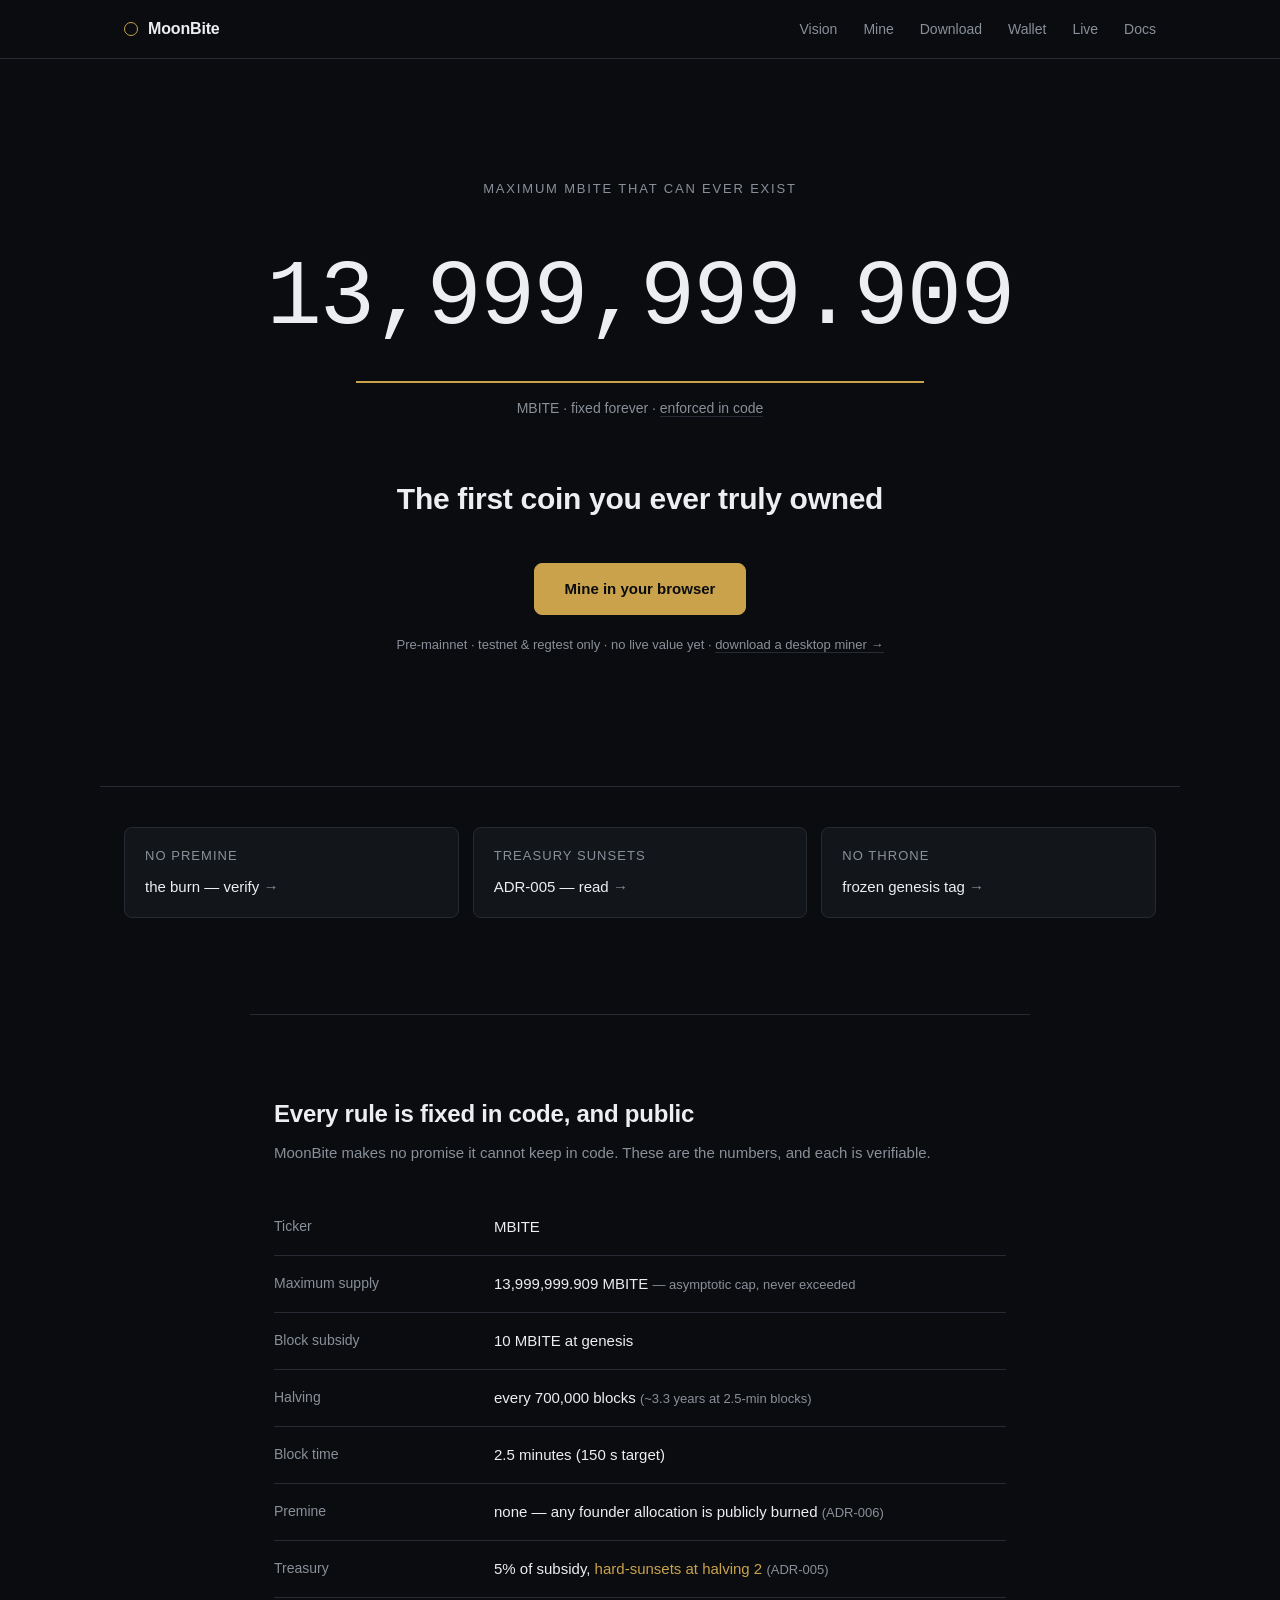
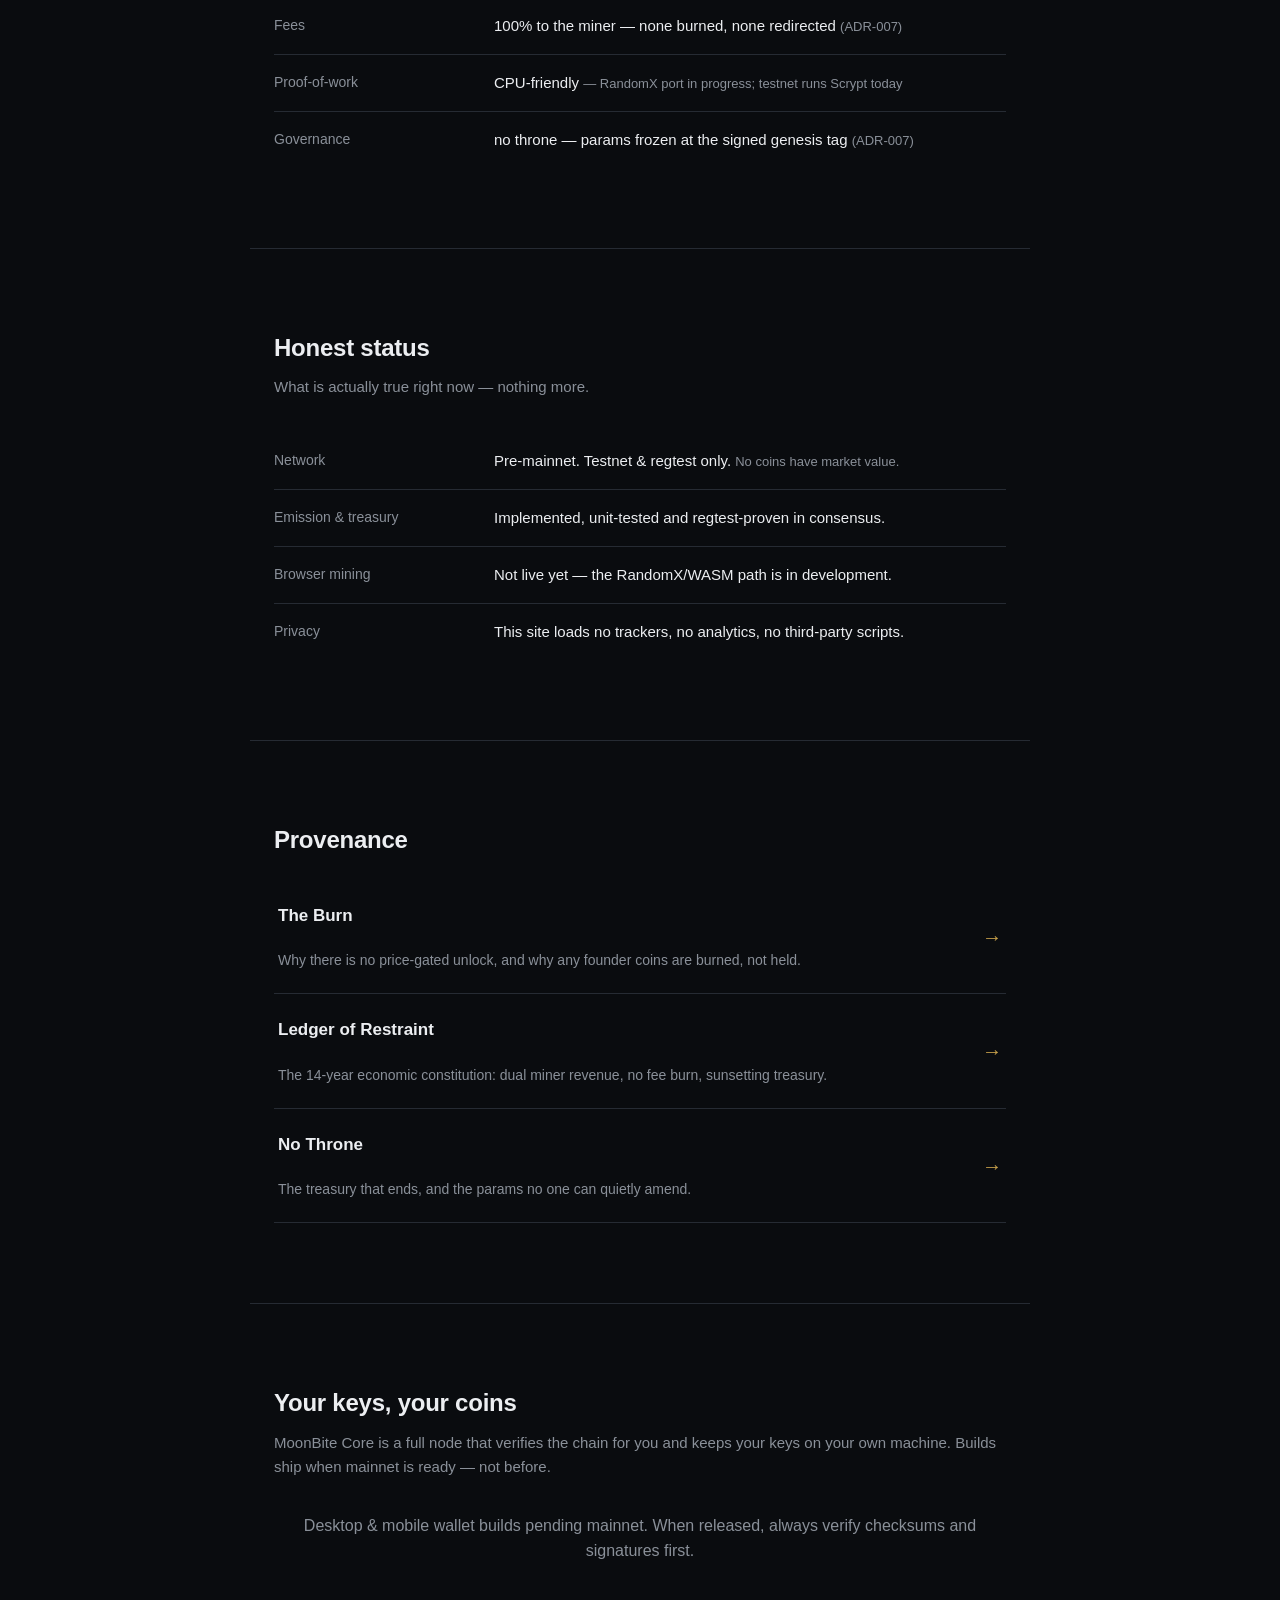
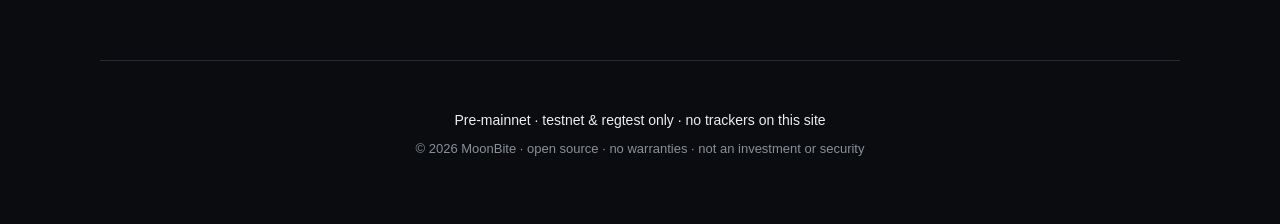
==== commit cceca99d: "website: add Download page with three MoonBite miners Browser, instant one-click (Windows .bat / mac" ====
--- a/website/index.html
+++ b/website/index.html
@@ -20,6 +20,7 @@
       <nav class="nav__links" aria-label="Primary">
         <a href="#vision">Vision</a>
         <a href="spark.html">Mine</a>
+        <a href="download.html">Download</a>
         <a href="#wallet">Wallet</a>
         <a href="#live">Live</a>
         <a href="#provenance">Docs</a>
@@ -40,7 +41,7 @@
       <h1 class="plinth__headline">The first coin you ever truly owned</h1>
 
       <a href="spark.html" class="btn-primary" id="mineCta">Mine in your browser</a>
-      <p class="plinth__note" id="mineNote">Pre-mainnet · testnet &amp; regtest only · no live value yet</p>
+      <p class="plinth__note" id="mineNote">Pre-mainnet · testnet &amp; regtest only · no live value yet · <a href="download.html" class="link-quiet">download a desktop miner →</a></p>
     </section>
 
     <!-- ============ PROOF CHIPS ============ -->
